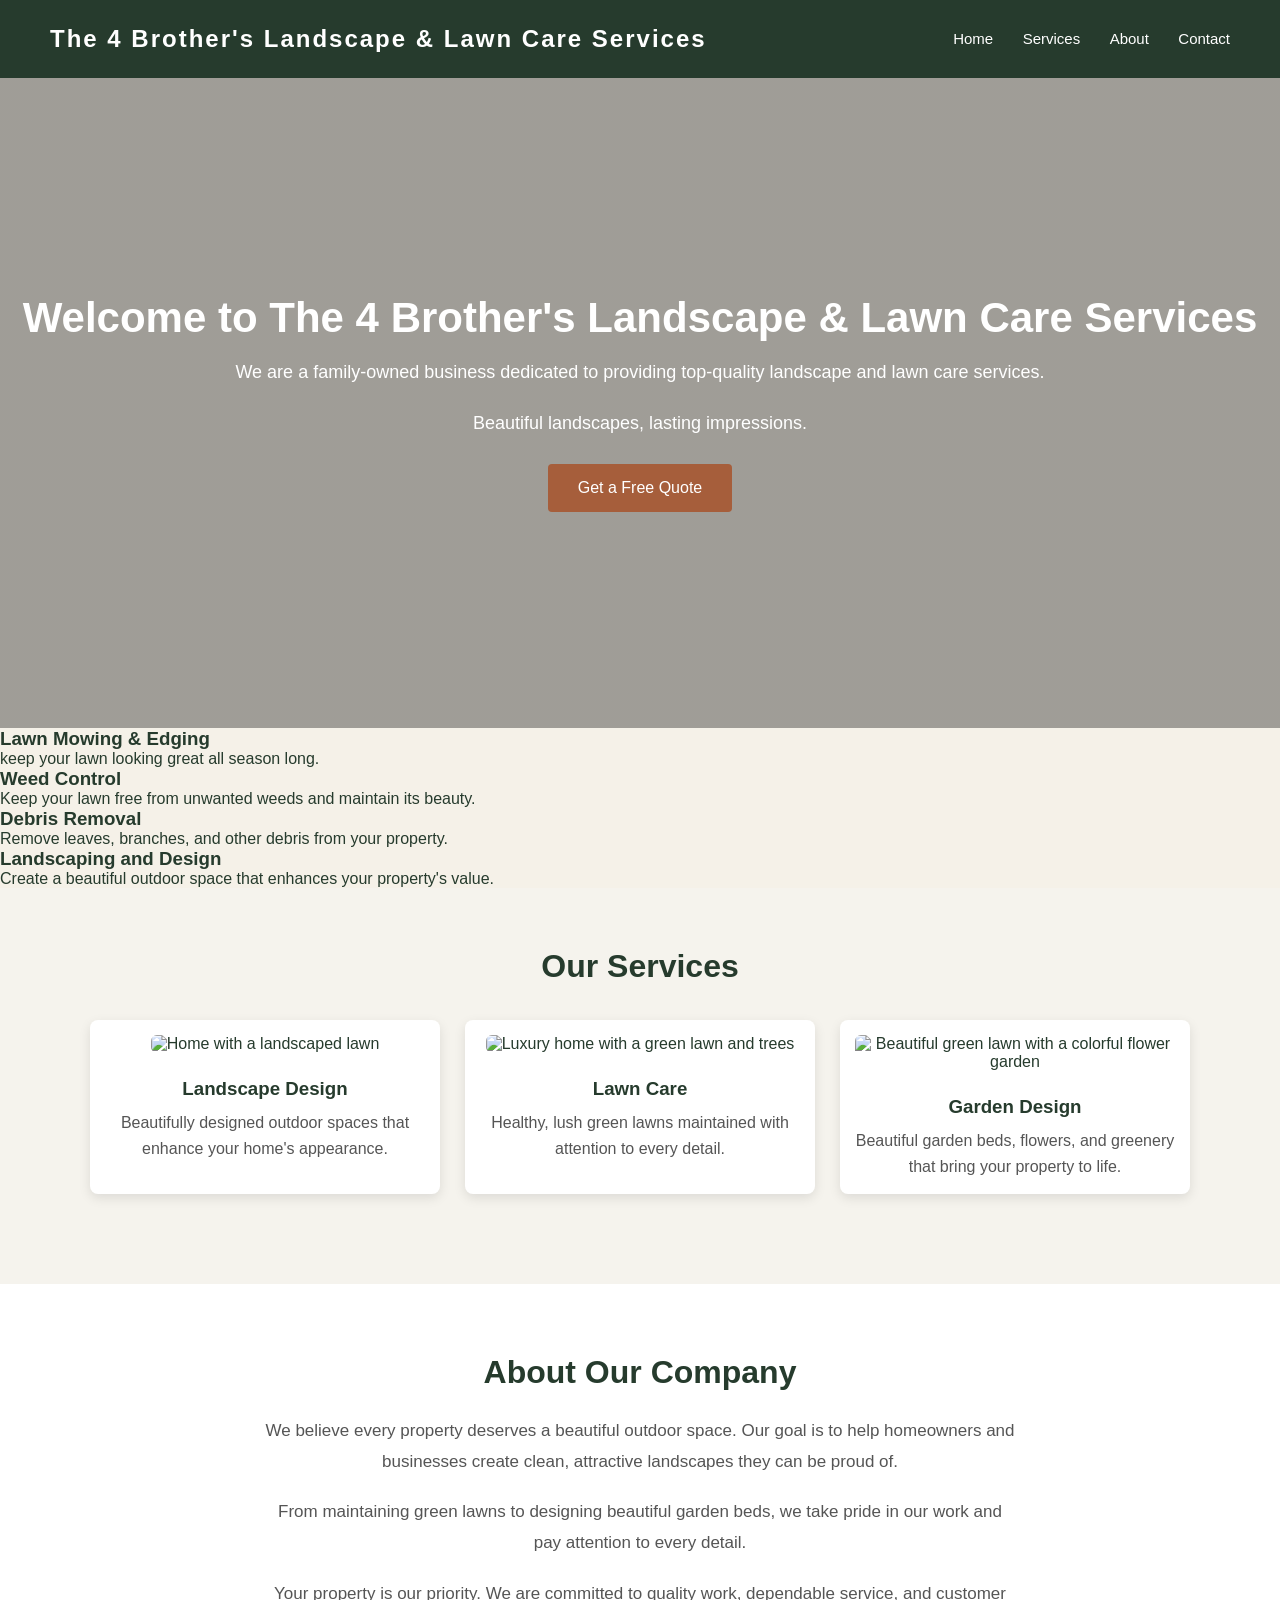
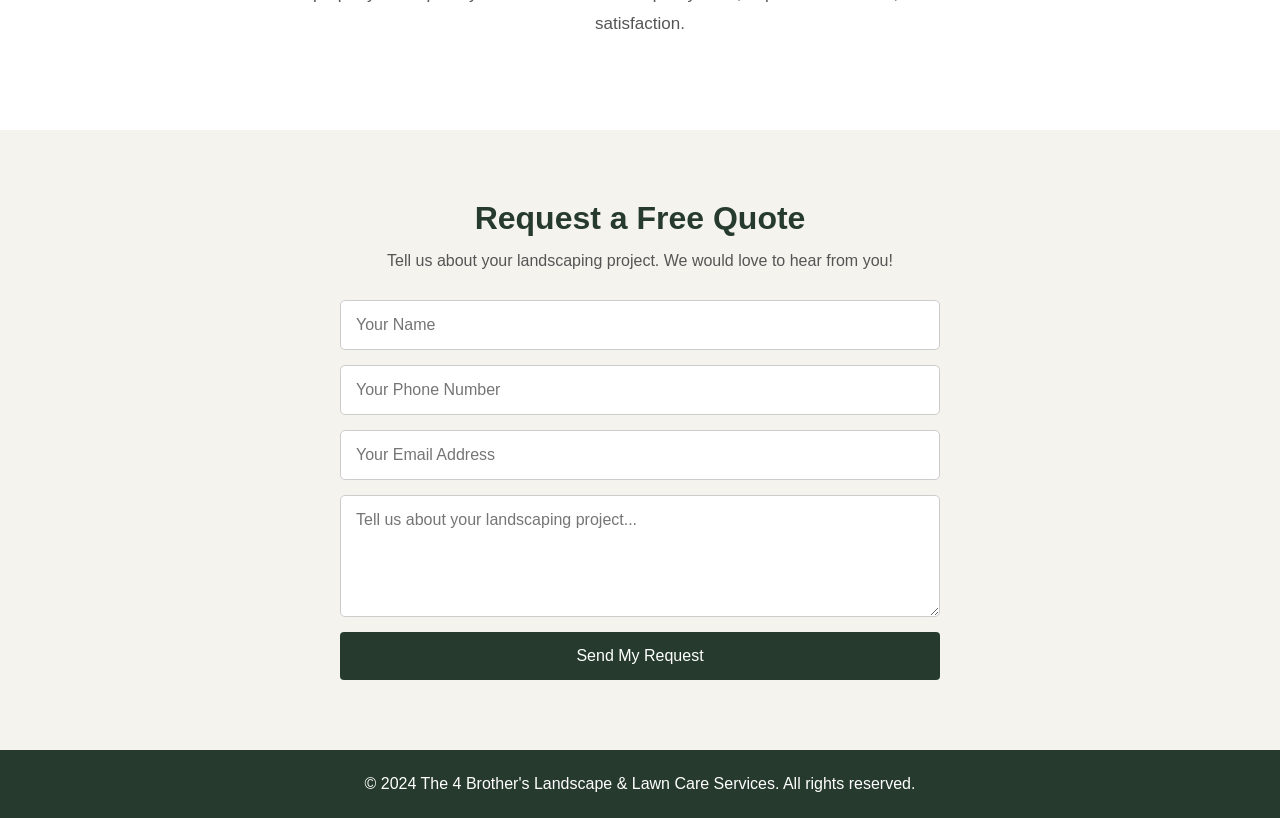
==== index.html @ 10a48ac8 "test patch1 z" ====
<!DOCTYPE html>
<html lang="en">
<head>
    <meta charset="UTF-8">
    <meta name="viewport" content="width=device-width, initial-scale=1.0">
    <title>The 4 Brother's Landscape & Lawn Care Services</title>
    
    <link rel="stylesheet" href="./style.css">

</head>
<body>
    <!-- Header -->
    <header>
        <h1>The 4 Brother's Landscape & Lawn Care Services</h1>
        <nav>
            
                <a href="#home">Home</a>
                <a href="#services">Services</a>
                <a href="#about">About</a>
                <a href="#contact">Contact</a>
            
        </nav>
    </header>


    <!-- Main Content -->
    <main>
        <section id="home">
            <h2>Welcome to The 4 Brother's Landscape & Lawn Care Services</h2>
            <p>We are a family-owned business dedicated to providing top-quality landscape and lawn care services.</p>
            <p> Beautiful landscapes, lasting impressions.</p>
            <button>Get a Free Quote</button>
        </section>

         
               <h3>Lawn Mowing & Edging</h3>   
                <p>keep your lawn looking great all season long.</p>

                <h3>Weed Control</h3>
                <p>Keep your lawn free from unwanted weeds and maintain its beauty.</p>

                <h3>Debris Removal</h3>
                <p>Remove leaves, branches, and other debris from your property.</p>

                <h3>Landscaping and Design</h3>
                <p>Create a beautiful outdoor space that enhances your property's value.</p>
            
        </section>
           
<!-- SERVICES SECTION -->


<!-- SERVICES SECTION -->

<section id="services">

    <h2>Our Services</h2>

    <div class="service-container">

        <!-- LANDSCAPE DESIGN -->
        <div class="service-card">

            <img src="https://images.unsplash.com/photo-1600047509807-ba8f99d2cdde" alt="Home with a landscaped lawn">

            <h3>Landscape Design</h3>

            <p>Beautifully designed outdoor spaces that enhance your home's appearance.</p>

        </div>

        <!-- LAWN CARE -->
        <div class="service-card">

            <img src="https://images.unsplash.com/photo-1600585154340-be6161a56a0c" alt="Luxury home with a green lawn and trees">

            <h3> Lawn Care </h3>

            <p>Healthy, lush green lawns maintained with attention to every detail.</p>

        </div>

        <!-- GARDEN DESIGN -->
        <div class="service-card">

           <img src="https://images.unsplash.com/photo-1416879595882-3373a0480b5b" alt="Beautiful green lawn with a colorful flower garden">

           <h3>Garden Design</h3>
            <p>Beautiful garden beds, flowers, and greenery that bring your property to life.</p>

        </div>

    </div>

</section>

      

<section id="about">

    <h2>About Our Company</h2>

    <p>
        We believe every property deserves a beautiful outdoor space.
        Our goal is to help homeowners and businesses create clean,
        attractive landscapes they can be proud of.
    </p>

    <p>
        From maintaining green lawns to designing beautiful garden beds,
        we take pride in our work and pay attention to every detail.
    </p>

    <p>
        Your property is our priority. We are committed to quality work,
        dependable service, and customer satisfaction.
    </p>

</section>

<section id="contact">

    <h2>Request a Free Quote</h2>

    <p>Tell us about your landscaping project. We would love to hear from you!</p>

   <form
    id="contact-form"
    action="https://formsubmit.co/andretrabue17@gmail.com"
    method="POST">

    <input type="hidden" name="_subject"
           value="New Landscaping Quote Request">
           
           <input type="hidden" name="_next"
       value="https://alamopixels.github.io/4-Brothers-Landscape/">

    <input type="text"
           name="name"
           placeholder="Your Name"
           required>

    <input type="tel"
           name="phone"
           placeholder="Your Phone Number"
           required>

    <input type="email"
           name="email"
           placeholder="Your Email Address"
           required>

    <textarea
        name="message"
        placeholder="Tell us about your landscaping project..."
        rows="5"
        required></textarea>

    <button type="submit">Send My Request</button>

</form>

</section>

    </main>

    <!-- Footer -->
    <footer>
        <p>&copy; 2024 The 4 Brother's Landscape & Lawn Care Services. All rights reserved.</p>
    </footer>

    <script src="script.js"></script>
</body>
---- style.css ----
/* GENERAL PAGE SETTINGS */

* {
    margin: 0;
    padding: 0;
    box-sizing: border-box;
}

body {
    font-family: Arial, sans-serif;
    background-color: #f5f1e8;
    color: #263b2d;
}

/* HEADER */

header {
    background-color: #263b2d;
    color: white;
    padding: 25px 50px;

    display: flex;
    justify-content: space-between;
    align-items: center;
}

header h1 {
    font-size: 24px;
    letter-spacing: 2px;
}

nav a {
    color: white;
    text-decoration: none;
    margin-left: 25px;
    font-size: 15px;
}

/* HERO SECTION */

#home {
    min-height: 650px;
    display: flex;
    flex-direction: column;
    justify-content: center;
    align-items: center;
    text-align: center;
    padding: 60px 20px;

    background-image:
        linear-gradient(rgba(0, 0, 0, 0.35), rgba(0, 0, 0, 0.35)),
        url("https://images.unsplash.com/photo-1600585154340-be6161a56a0c");

    background-size: cover;
    background-position: center;
    background-repeat: no-repeat;

    color: white;
}

#home h2 {
    font-size: 48px;
    margin-bottom: 20px;
}

#home p {
    font-size: 20px;
    margin-bottom: 30px;
}

#home h2 {
    font-size: 42px;
    margin-bottom: 20px;
}

#home p {
    font-size: 18px;
    margin-bottom: 30px;
}

button {
    background-color: #a65e3b;
    color: white;
    border: none;
    padding: 15px 30px;
    font-size: 16px;
    cursor: pointer;
}

/* SERVICES SECTION */

#services {
    text-align: center;
    padding: 70px 20px;
}

#services h2 {
    font-size: 32px;
    margin-bottom: 35px;
}

#services h3 {
    margin-top: 25px;
    margin-bottom: 10px;
}

/* ABOUT SECTION */

#about {
    background-color: #e8e0d2;
    text-align: center;
    padding: 70px 20px;
}

/* CONTACT SECTION */

#contact {
    text-align: center;
    padding: 70px 20px;
}

/* FOOTER */

footer {
    background-color: #263b2d;
    color: white;
    text-align: center;
    padding: 25px;
}


/* NAVIGATION HOVER EFFECT */

nav a {
    transition: color 0.3s ease;
}

nav a:hover {
    color: #c58b61;
}

/* BUTTON HOVER EFFECT */

button {
    border-radius: 4px;
    transition: all 0.3s ease;
}

button:hover {
    background-color: #263b2d;
    transform: translateY(-3px);
}

/* SERVICES SECTION */

#services {
    padding: 60px 20px;
    text-align: center;
    background-color: #f5f3ed;
}

.service-container {
    display: grid;
    grid-template-columns: repeat(3, 1fr);
    gap: 25px;
    max-width: 1100px;
    margin: 30px auto;
}

.service-card {
    background-color: white;
    padding: 15px;
    border-radius: 8px;
    box-shadow: 0 4px 12px rgba(0, 0, 0, 0.1);
}

.service-card img {
    width: 100%;
    height: 230px;
    object-fit: cover;
    border-radius: 6px;
}

.service-card h3 {
    color: #263b2d;
    margin-top: 15px;
}

.service-card p {
    color: #555;
    line-height: 1.6;
}

/* MOBILE LAYOUT */
@media (max-width: 768px) {
    .service-container {
        grid-template-columns: 1fr;
    }
}
/* ABOUT SECTION */
#about {
    padding: 70px 20px;
    background-color: #ffffff;
    text-align: center;
}

#about h2 {
    color: #263b2d;
    font-size: 32px;
    margin-bottom: 25px;
}

#about p {
    max-width: 750px;
    margin: 0 auto 20px;
    color: #555;
    font-size: 17px;
    line-height: 1.8;
}

/* CONTACT SECTION */
#contact {
    padding: 70px 20px;
    background-color: #f5f3ed;
    text-align: center;
}

#contact h2 {
    color: #263b2d;
    font-size: 32px;
    margin-bottom: 15px;
}

#contact p {
    color: #555;
    margin-bottom: 30px;
}

#contact-form {
    max-width: 600px;
    margin: 0 auto;
    display: flex;
    flex-direction: column;
    gap: 15px;
}

#contact-form input,
#contact-form textarea {
    width: 100%;
    padding: 15px;
    border: 1px solid #ccc;
    border-radius: 5px;
    font-size: 16px;
    box-sizing: border-box;
    font-family: Arial, sans-serif;
}

#contact-form textarea {
    resize: vertical;
}

#contact-form button {
    padding: 15px;
    background-color: #263b2d;
    color: white;
    border: none;
    font-size: 16px;
    cursor: pointer;
}
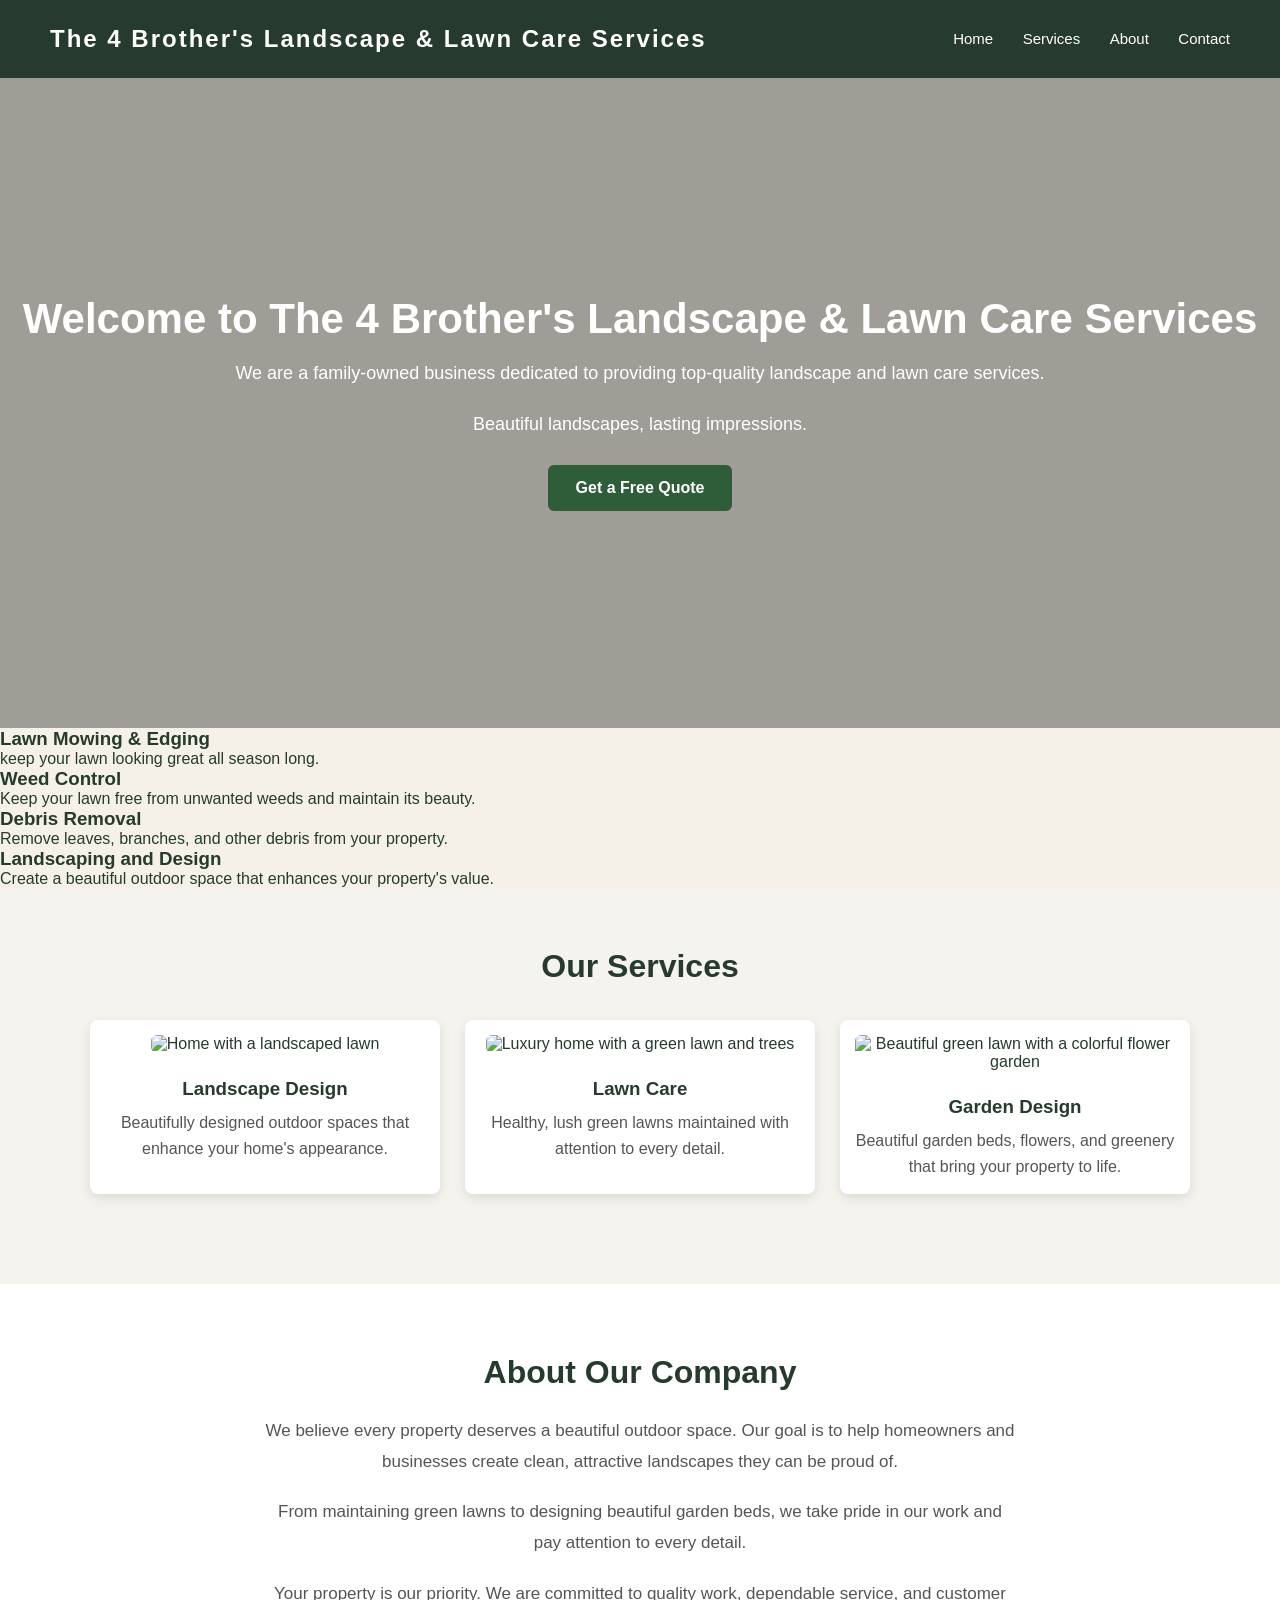
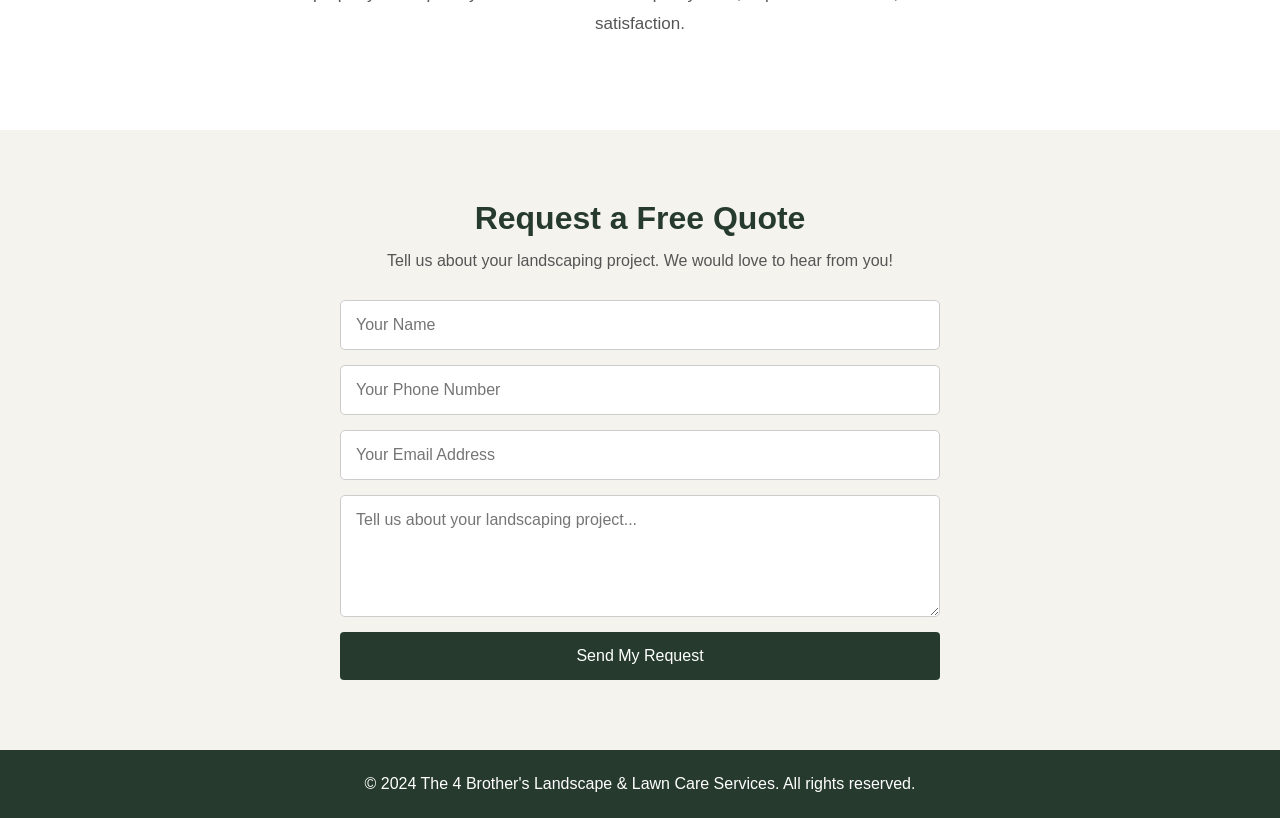
==== commit 2a3f6237: "Add files via upload" ====
--- a/index.html
+++ b/index.html
@@ -29,7 +29,7 @@
             <h2>Welcome to The 4 Brother's Landscape & Lawn Care Services</h2>
             <p>We are a family-owned business dedicated to providing top-quality landscape and lawn care services.</p>
             <p> Beautiful landscapes, lasting impressions.</p>
-            <button>Get a Free Quote</button>
+            <a href="#contact" class="quote-button">Get a Free Quote</a>
         </section>
 
          
@@ -126,7 +126,7 @@
 
    <form
     id="contact-form"
-    action="https://formsubmit.co/andretrabue17@gmail.com"
+    action="https://formsubmit.co/lopezmartinezluisangel674@gmail.com"
     method="POST">
 
     <input type="hidden" name="_subject"
--- a/style.css
+++ b/style.css
@@ -267,4 +267,20 @@
     border: none;
     font-size: 16px;
     cursor: pointer;
+}
+
+.quote-button {
+    display: inline-block;
+    background-color: #2f5d3a;
+    color: white;
+    padding: 14px 28px;
+    border-radius: 6px;
+    text-decoration: none;
+    font-weight: bold;
+    font-size: 16px;
+    transition: background-color 0.3s ease;
+}
+
+.quote-button:hover {
+    background-color: #23472c;
 }
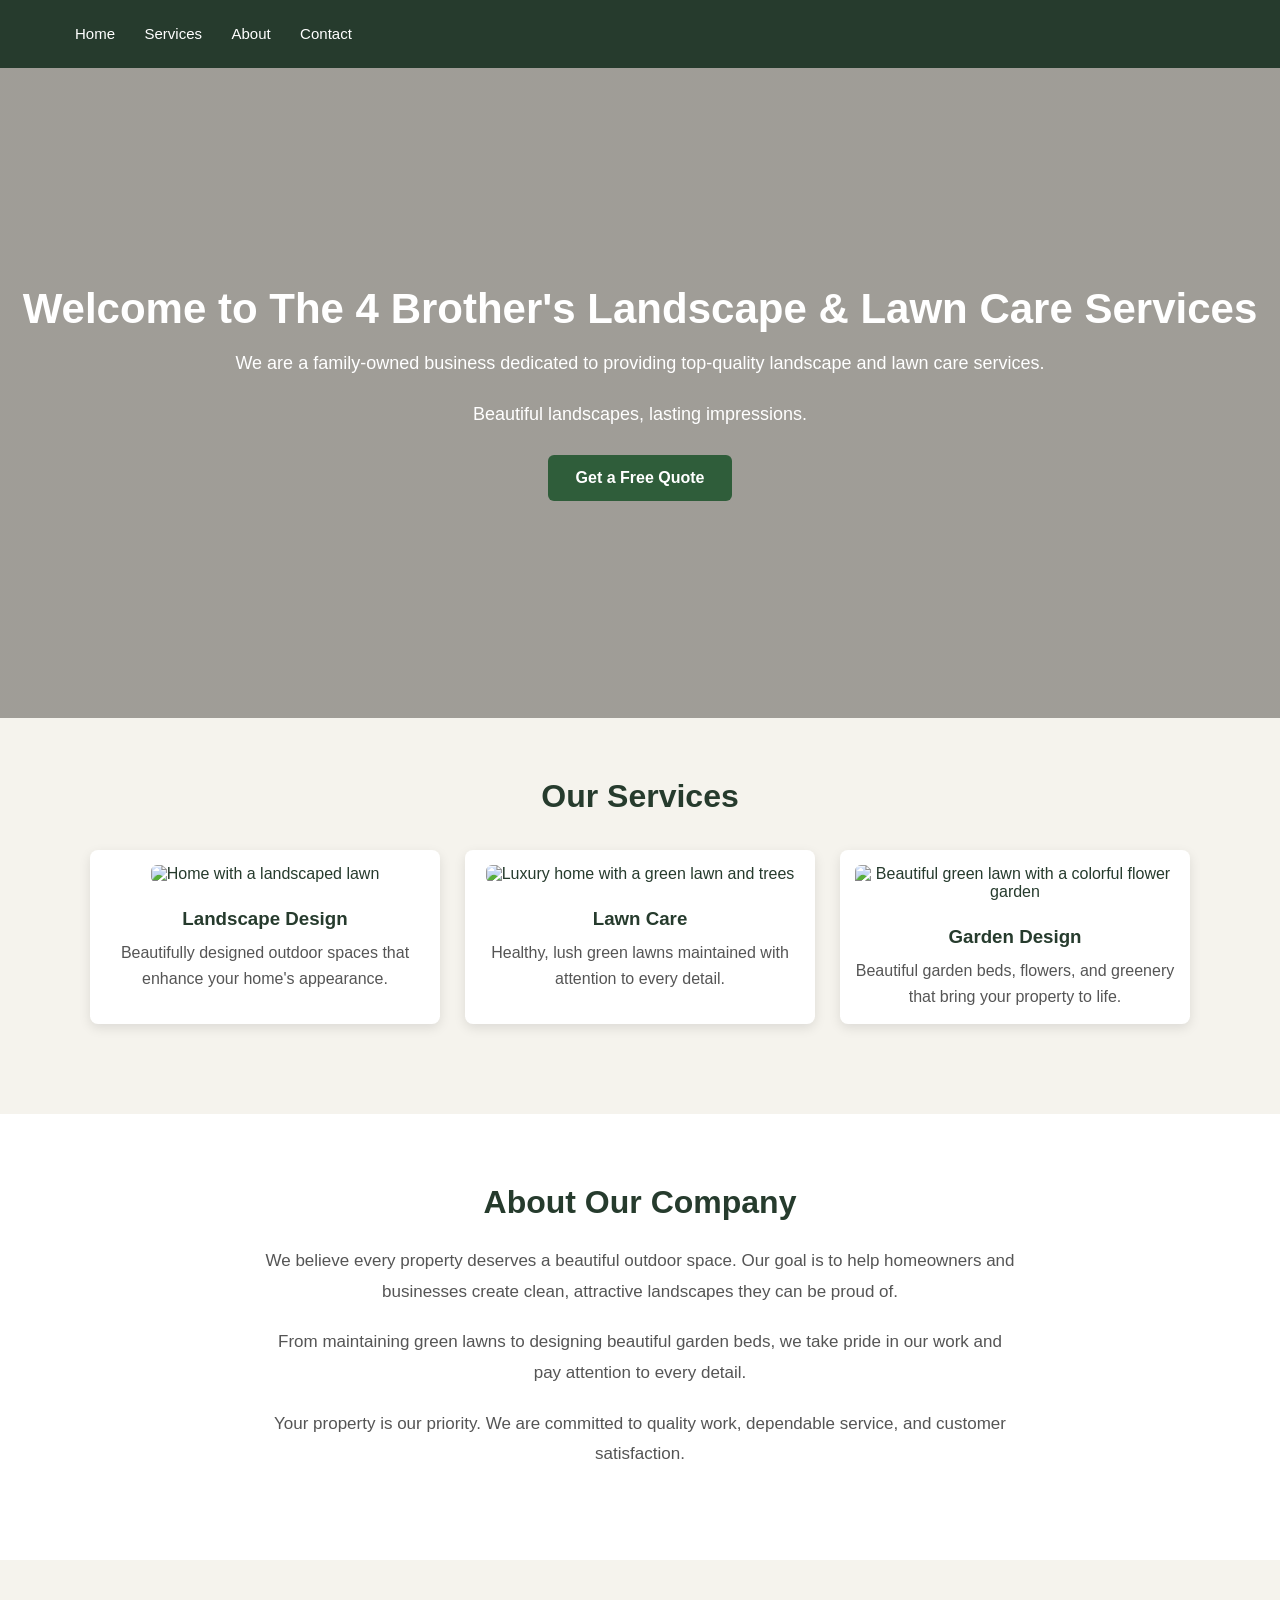
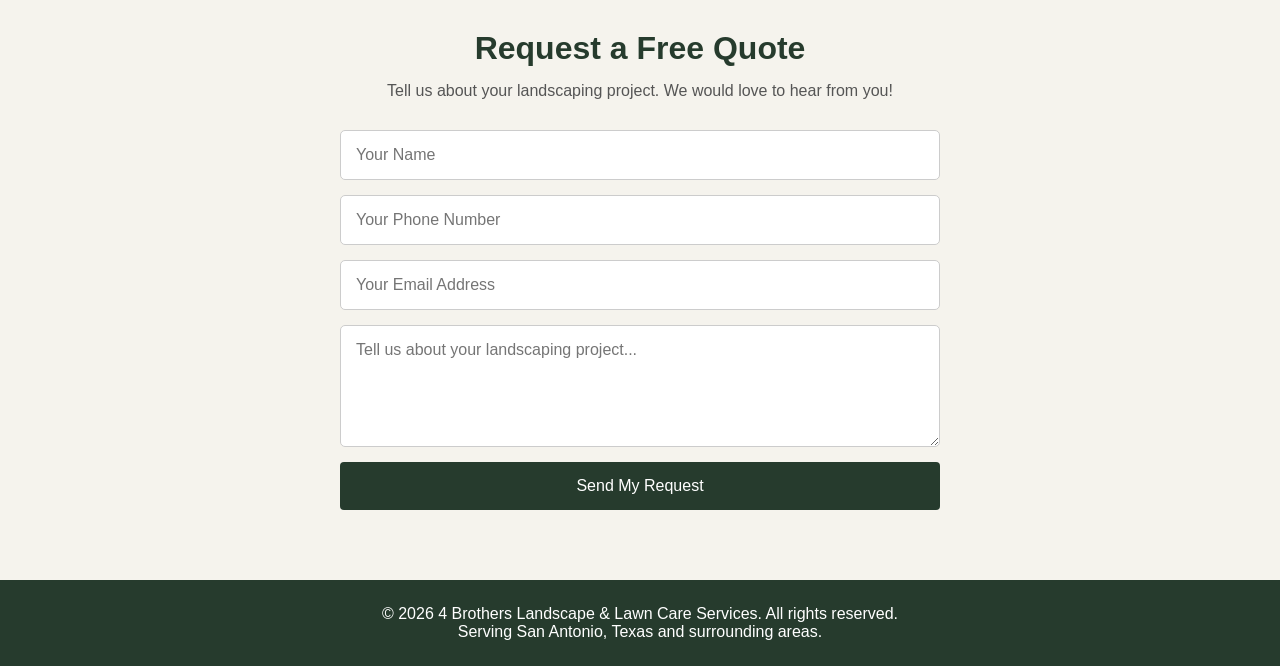
==== commit 3c0f8c28: "new new" ====
--- a/index.html
+++ b/index.html
@@ -11,7 +11,9 @@
 <body>
     <!-- Header -->
     <header>
-        <h1>The 4 Brother's Landscape & Lawn Care Services</h1>
+       <title>4 Brothers Landscape | Lawn Care & Landscaping in San Antonio, TX</title>
+
+<meta name="description" content="4 Brothers Landscape provides professional lawn care, landscaping, lawn maintenance, and garden design services in San Antonio, Texas. Contact us for a free quote.">
         <nav>
             
                 <a href="#home">Home</a>
@@ -33,19 +35,7 @@
         </section>
 
          
-               <h3>Lawn Mowing & Edging</h3>   
-                <p>keep your lawn looking great all season long.</p>
 
-                <h3>Weed Control</h3>
-                <p>Keep your lawn free from unwanted weeds and maintain its beauty.</p>
-
-                <h3>Debris Removal</h3>
-                <p>Remove leaves, branches, and other debris from your property.</p>
-
-                <h3>Landscaping and Design</h3>
-                <p>Create a beautiful outdoor space that enhances your property's value.</p>
-            
-        </section>
            
 <!-- SERVICES SECTION -->
 
@@ -135,7 +125,9 @@
            <input type="hidden" name="_next"
        value="https://alamopixels.github.io/4-Brothers-Landscape/">
 
-    <input type="text"
+       <input type="text" name="_honey" style="display:none">
+   
+       <input type="text"
            name="name"
            placeholder="Your Name"
            required>
@@ -165,10 +157,11 @@
     </main>
 
     <!-- Footer -->
-    <footer>
-        <p>&copy; 2024 The 4 Brother's Landscape & Lawn Care Services. All rights reserved.</p>
-    </footer>
+<footer>
+    <p>&copy; 2026 4 Brothers Landscape & Lawn Care Services. All rights reserved.</p>
+    <p>Serving San Antonio, Texas and surrounding areas.</p>
+</footer>
 
     <script src="script.js"></script>
 </body>
-
+</html> 
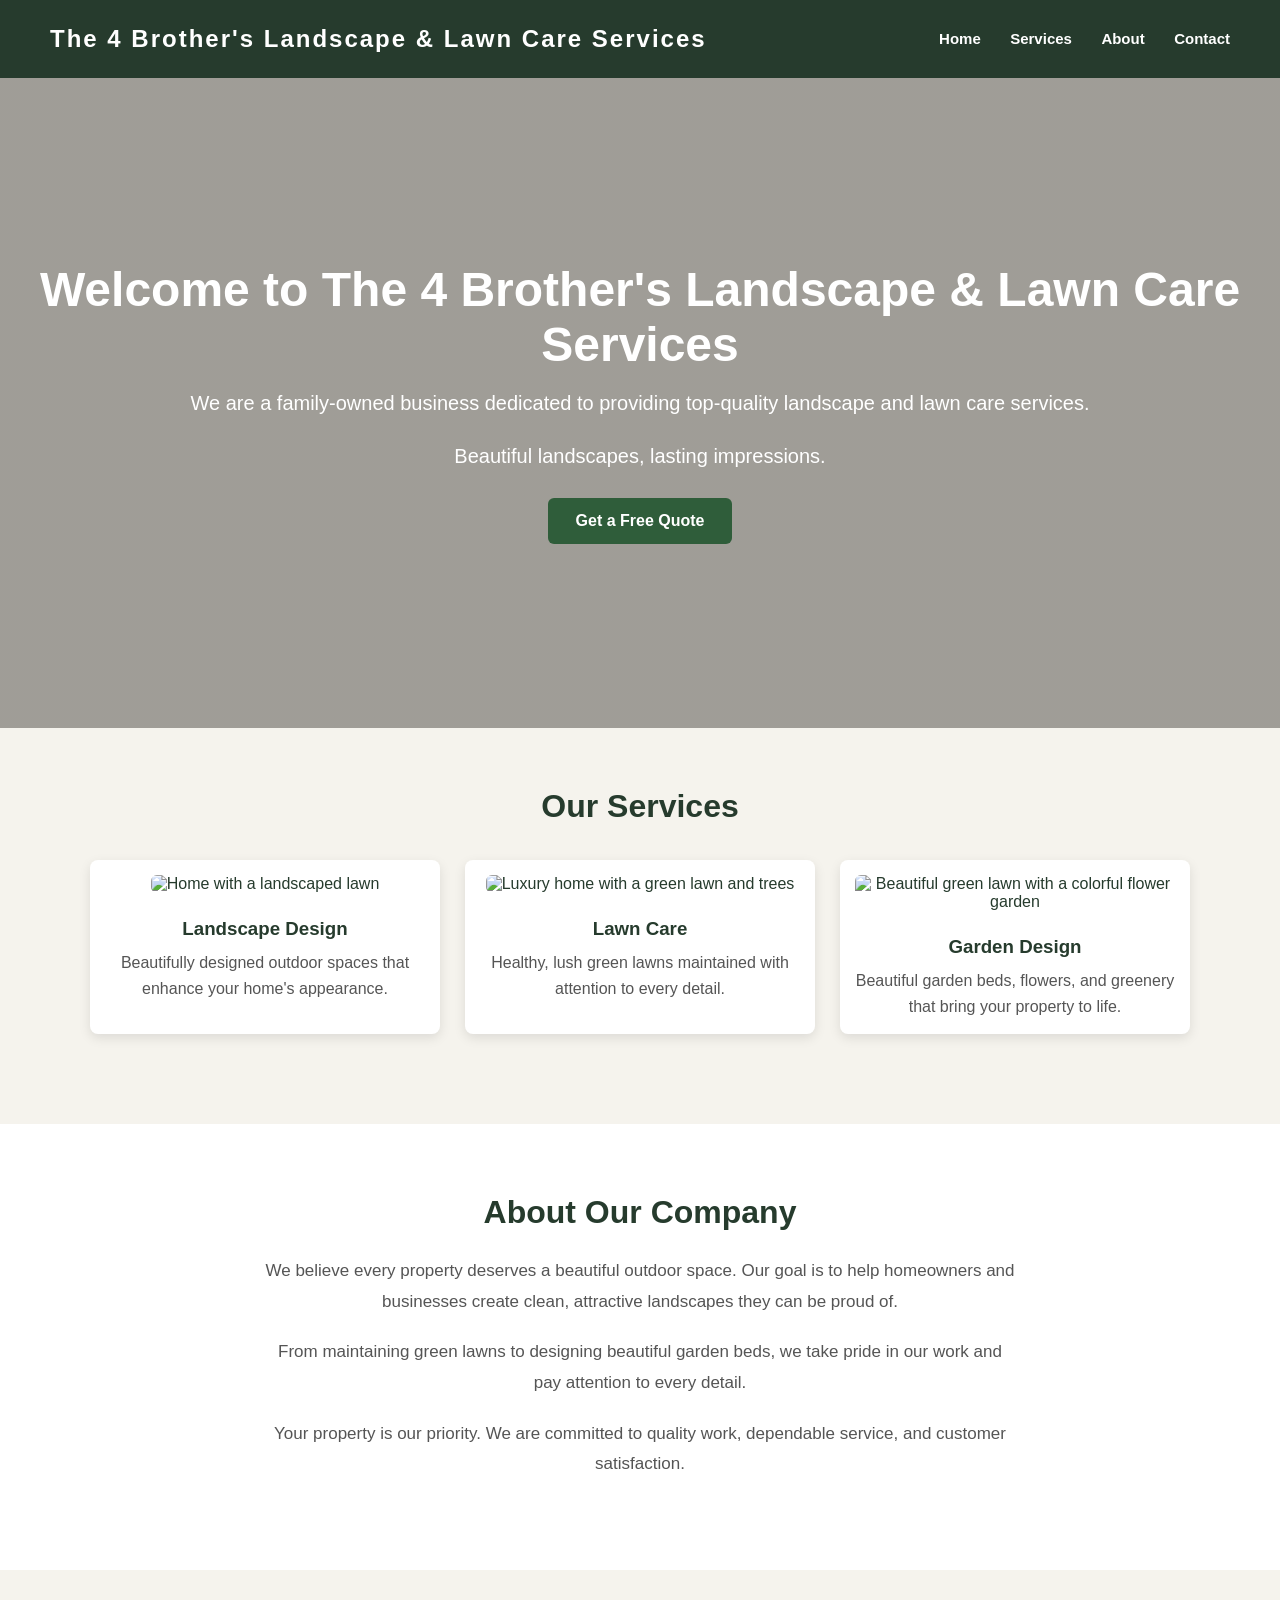
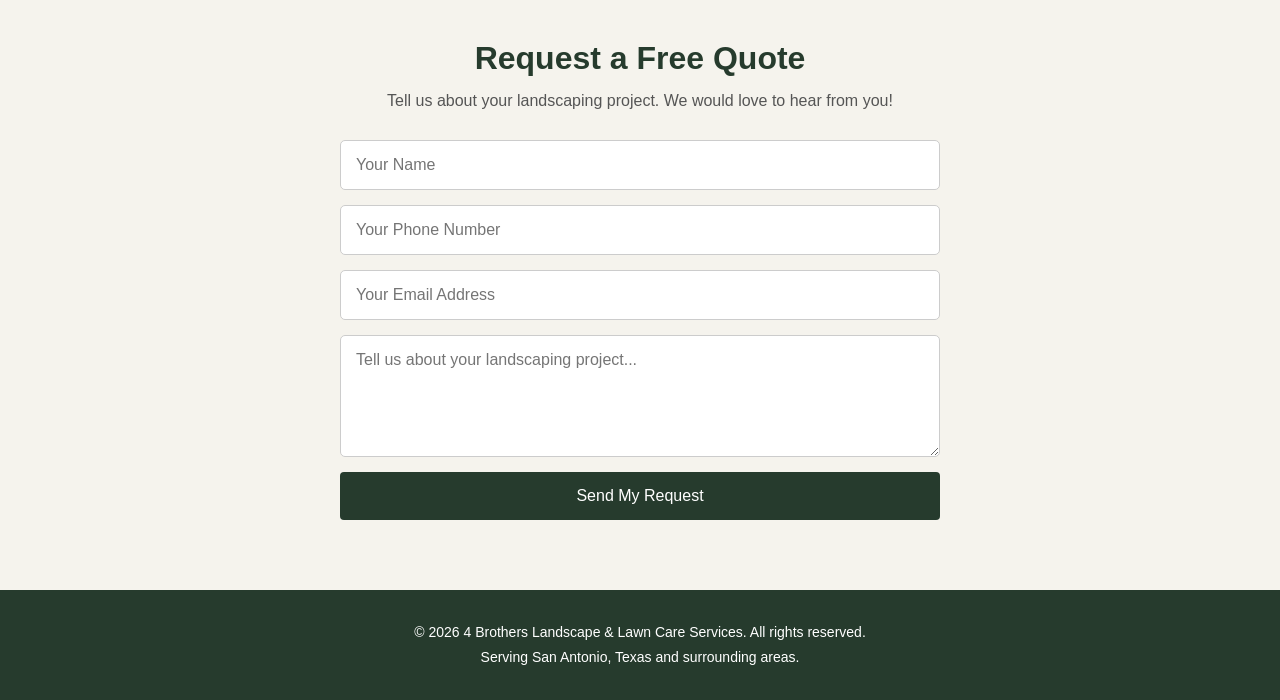
==== commit 69f59775: "first java patch" ====
--- a/index.html
+++ b/index.html
@@ -3,26 +3,35 @@
 <head>
     <meta charset="UTF-8">
     <meta name="viewport" content="width=device-width, initial-scale=1.0">
-    <title>The 4 Brother's Landscape & Lawn Care Services</title>
-    
+
+    <title>4 Brothers Landscape | Lawn Care & Landscaping in San Antonio, TX</title>
+
+    <meta name="description" content="4 Brothers Landscape provides professional lawn care, landscaping, lawn maintenance, and garden design services in San Antonio, Texas. Contact us for a free quote.">
+
     <link rel="stylesheet" href="./style.css">
-
 </head>
 <body>
     <!-- Header -->
     <header>
-       <title>4 Brothers Landscape | Lawn Care & Landscaping in San Antonio, TX</title>
 
-<meta name="description" content="4 Brothers Landscape provides professional lawn care, landscaping, lawn maintenance, and garden design services in San Antonio, Texas. Contact us for a free quote.">
-        <nav>
-            
-                <a href="#home">Home</a>
-                <a href="#services">Services</a>
-                <a href="#about">About</a>
-                <a href="#contact">Contact</a>
-            
-        </nav>
-    </header>
+    <h1>The 4 Brother's Landscape & Lawn Care Services</h1>
+
+    <button class="mobile-menu-toggle"
+            id="mobile-menu-toggle"
+            type="button"
+            aria-label="Open navigation menu"
+            aria-expanded="false">
+        ☰
+    </button>
+
+    <nav id="main-navigation">
+        <a href="#home">Home</a>
+        <a href="#services">Services</a>
+        <a href="#about">About</a>
+        <a href="#contact">Contact</a>
+    </nav>
+
+</header>
 
 
     <!-- Main Content -->
--- a/style.css
+++ b/style.css
@@ -35,6 +35,8 @@
     text-decoration: none;
     margin-left: 25px;
     font-size: 15px;
+    font-weight: 600;
+    padding: 8px 0;
 }
 
 /* HERO SECTION */
@@ -69,15 +71,7 @@
     margin-bottom: 30px;
 }
 
-#home h2 {
-    font-size: 42px;
-    margin-bottom: 20px;
-}
-
-#home p {
-    font-size: 18px;
-    margin-bottom: 30px;
-}
+
 
 button {
     background-color: #a65e3b;
@@ -126,7 +120,9 @@
     background-color: #263b2d;
     color: white;
     text-align: center;
-    padding: 25px;
+    padding: 30px 20px;
+    line-height: 1.8;
+    font-size: 14px;
 }
 
 
@@ -173,6 +169,12 @@
     padding: 15px;
     border-radius: 8px;
     box-shadow: 0 4px 12px rgba(0, 0, 0, 0.1);
+    transition: transform 0.3s ease, box-shadow 0.3s ease;
+}
+
+.service-card:hover {
+    transform: translateY(-6px);
+    box-shadow: 0 8px 20px rgba(0, 0, 0, 0.15);
 }
 
 .service-card img {
@@ -193,9 +195,42 @@
 }
 
 /* MOBILE LAYOUT */
+/* MOBILE LAYOUT */
 @media (max-width: 768px) {
+
+    header {
+        flex-direction: column;
+        gap: 20px;
+        padding: 25px 15px;
+        text-align: center;
+    }
+
+    header h1 {
+        font-size: 21px;
+    }
+
+    nav {
+        display: flex;
+        flex-wrap: wrap;
+        justify-content: center;
+        gap: 15px;
+    }
+
+    nav a {
+        margin-left: 0;
+        font-size: 14px;
+    }
+
     .service-container {
         grid-template-columns: 1fr;
+    }
+
+    #home h2 {
+        font-size: 34px;
+    }
+
+    #home p {
+        font-size: 17px;
     }
 }
 /* ABOUT SECTION */
@@ -283,4 +318,46 @@
 
 .quote-button:hover {
     background-color: #23472c;
+    transform: translateY(-3px);
+    box-shadow: 0 4px 10px rgba(0, 0, 0, 0.2);
+}
+
+.quote-button {
+    transition: all 0.3s ease;
+}
+
+/* MOBILE MENU BUTTON */
+
+.mobile-menu-toggle {
+    display: none;
+    background: transparent;
+    color: white;
+    border: none;
+    font-size: 30px;
+    cursor: pointer;
+}
+
+/* MOBILE NAVIGATION */
+
+@media (max-width: 768px) {
+
+    .mobile-menu-toggle {
+        display: block;
+    }
+
+    header {
+        position: relative;
+    }
+
+    #main-navigation {
+        display: none;
+        flex-direction: column;
+        align-items: center;
+        width: 100%;
+        gap: 20px;
+    }
+
+    #main-navigation.active {
+        display: flex;
+    }
 }
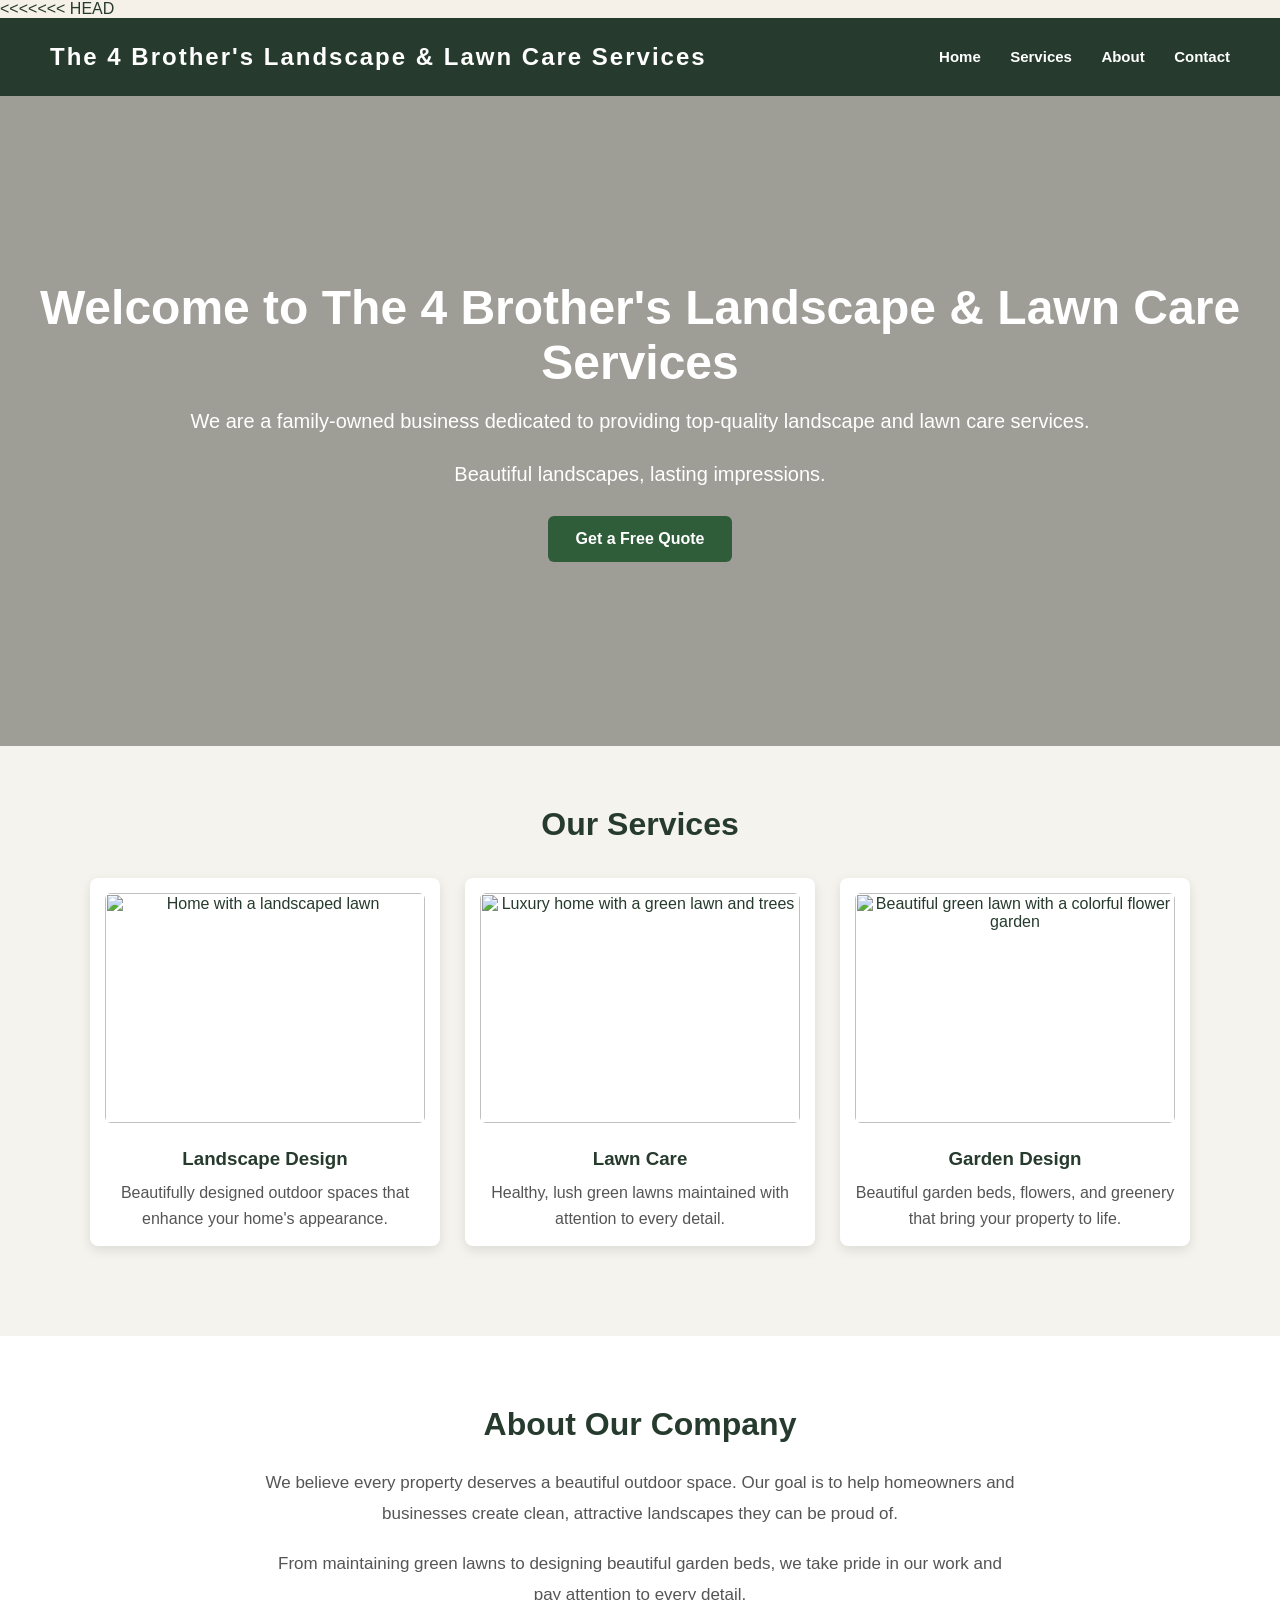
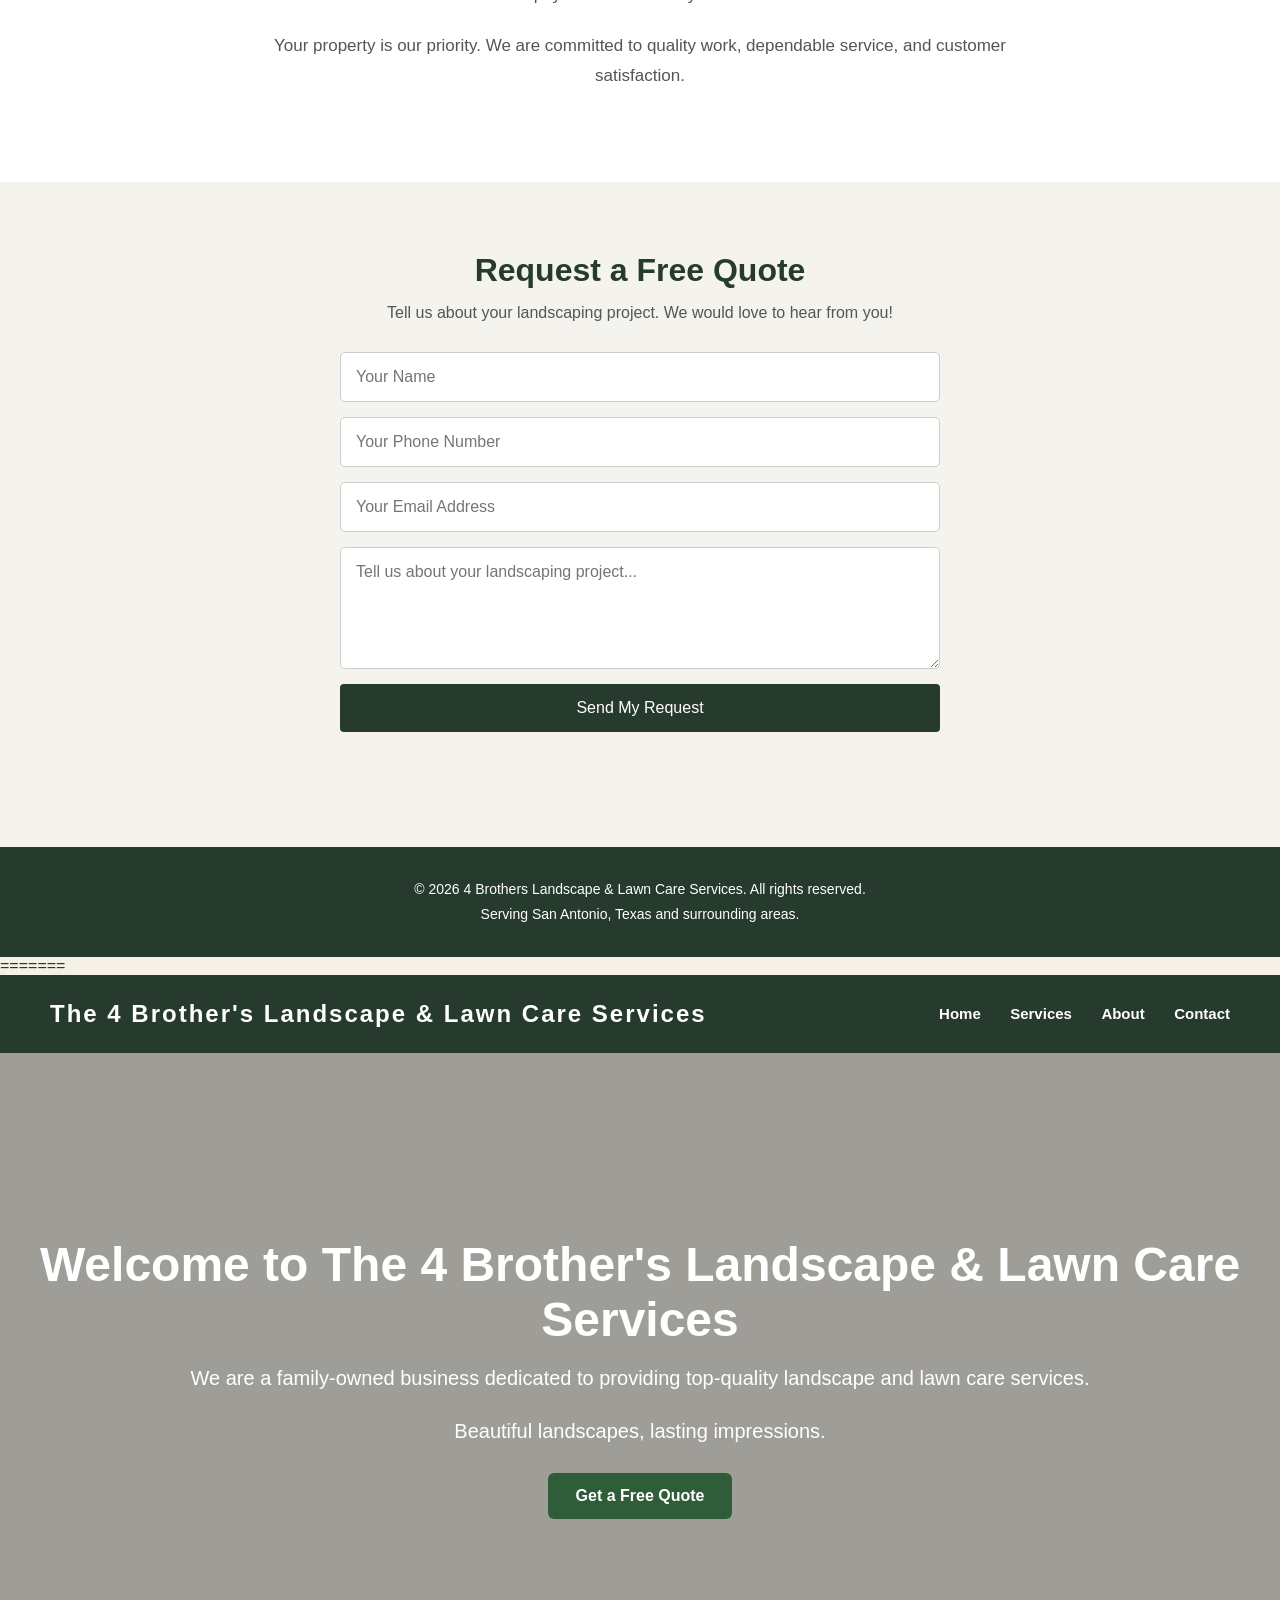
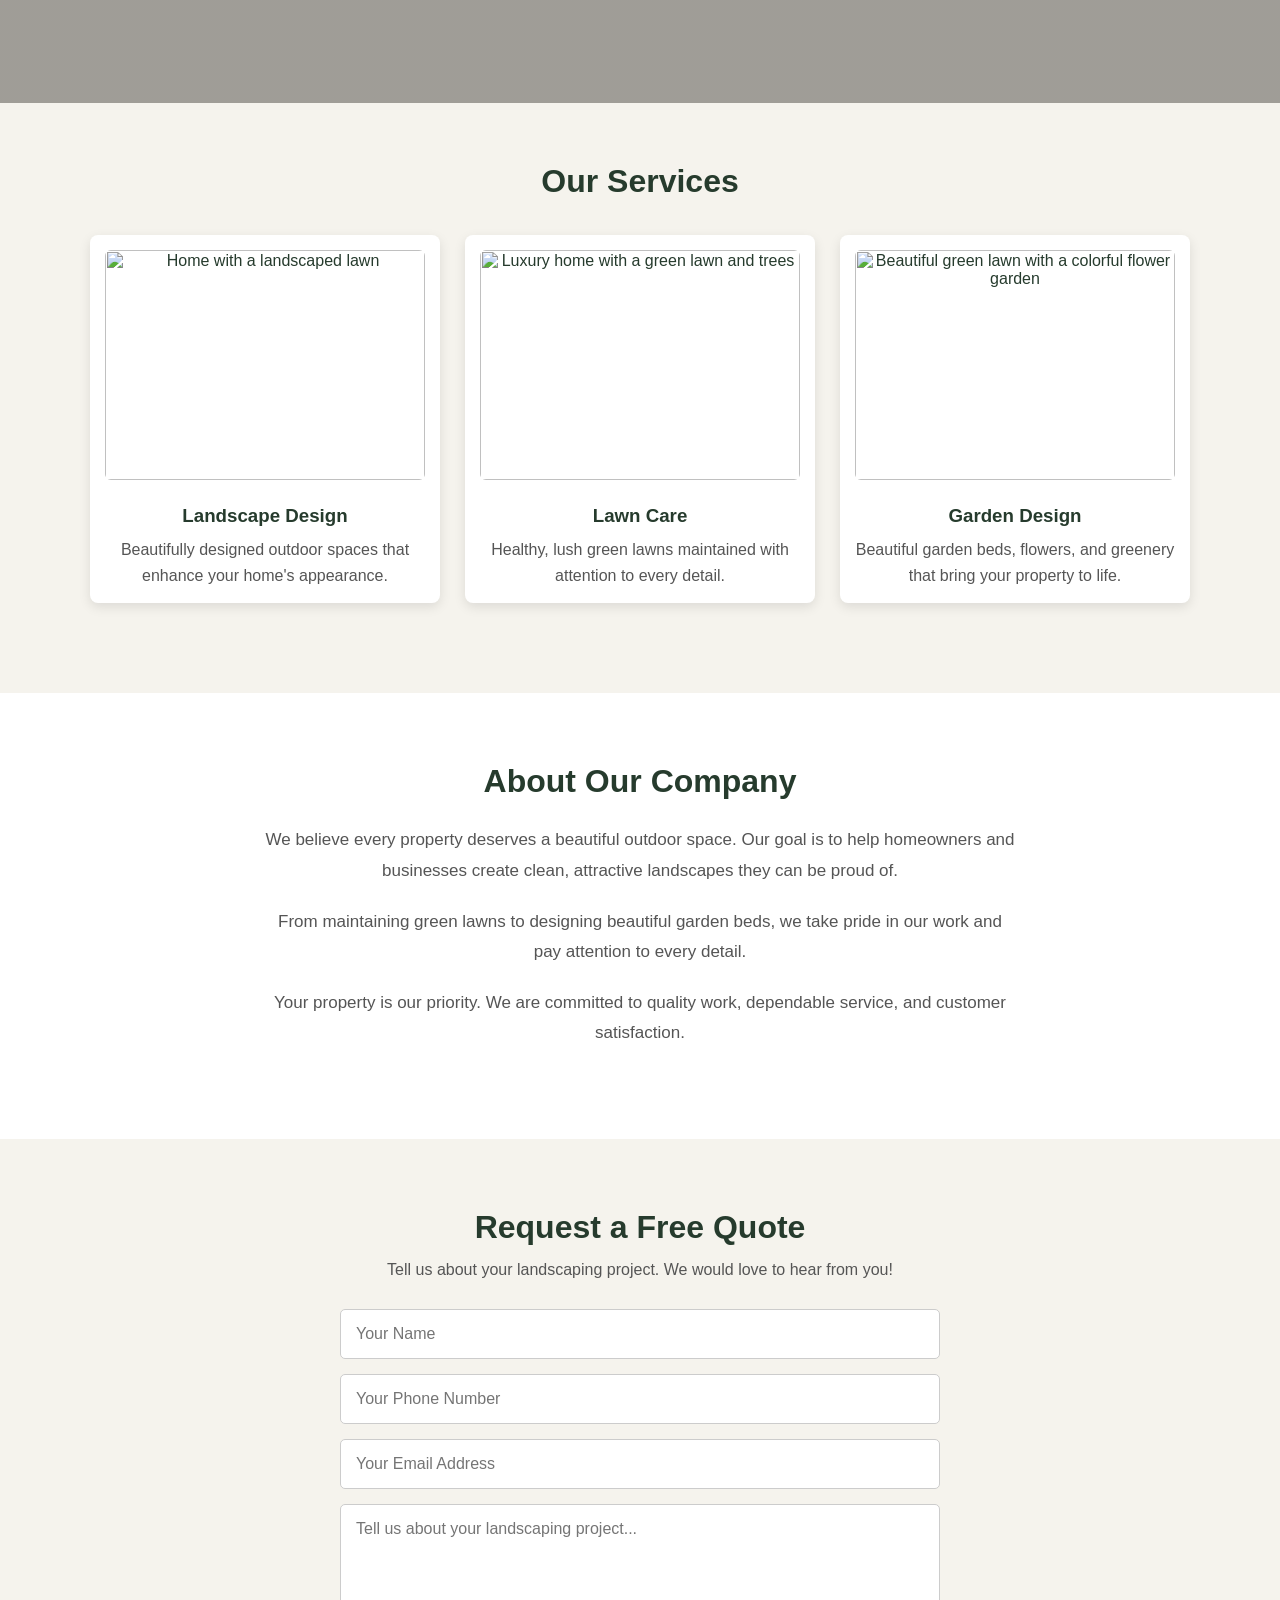
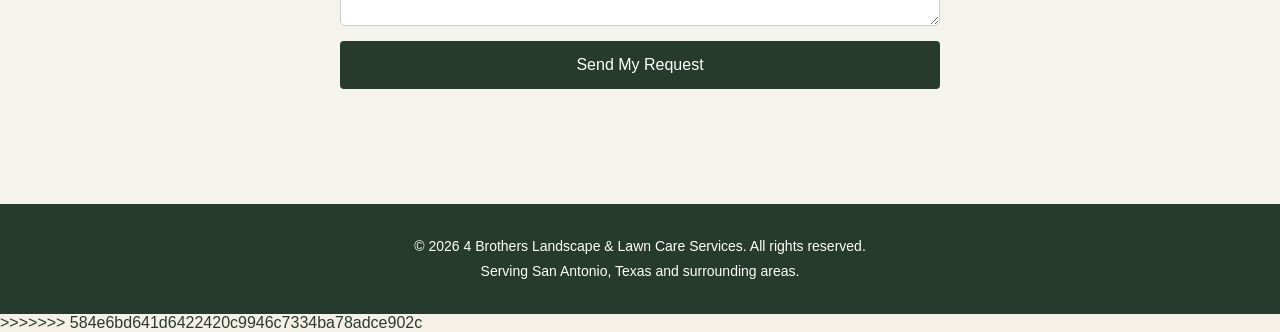
==== commit 9d42c20a: "Add files via upload" ====
--- a/index.html
+++ b/index.html
@@ -1,3 +1,188 @@
+<<<<<<< HEAD
+<!DOCTYPE html>
+<html lang="en">
+<head>
+    <meta charset="UTF-8">
+    <meta name="viewport" content="width=device-width, initial-scale=1.0">
+
+    <title>4 Brothers Landscape | Lawn Care & Landscaping in San Antonio, TX</title>
+
+    <meta name="description" content="4 Brothers Landscape provides professional lawn care, landscaping, lawn maintenance, and garden design services in San Antonio, Texas. Contact us for a free quote.">
+
+    <link rel="stylesheet" href="./style.css">
+</head>
+<body>
+    <div id="leaf-container" aria-hidden="true"></div>
+    <!-- Header -->
+    <header>
+
+    <h1>The 4 Brother's Landscape & Lawn Care Services</h1>
+
+    <button class="mobile-menu-toggle"
+            id="mobile-menu-toggle"
+            type="button"
+            aria-label="Open navigation menu"
+            aria-expanded="false">
+        ☰
+    </button>
+
+    <nav id="main-navigation">
+        <a href="#home">Home</a>
+        <a href="#services">Services</a>
+        <a href="#about">About</a>
+        <a href="#contact">Contact</a>
+    </nav>
+
+</header>
+
+
+    <!-- Main Content -->
+    <main>
+        <section id="home">
+            <h2>Welcome to The 4 Brother's Landscape & Lawn Care Services</h2>
+            <p>We are a family-owned business dedicated to providing top-quality landscape and lawn care services.</p>
+            <p> Beautiful landscapes, lasting impressions.</p>
+            <a href="#contact" class="quote-button">Get a Free Quote</a>
+        </section>
+
+         
+
+           
+<!-- SERVICES SECTION -->
+
+
+<!-- SERVICES SECTION -->
+
+<section id="services">
+
+    <h2>Our Services</h2>
+
+    <div class="service-container">
+
+        <!-- LANDSCAPE DESIGN -->
+        <div class="service-card">
+
+            <img src="https://images.unsplash.com/photo-1600047509807-ba8f99d2cdde" alt="Home with a landscaped lawn">
+
+            <h3>Landscape Design</h3>
+
+            <p>Beautifully designed outdoor spaces that enhance your home's appearance.</p>
+
+        </div>
+
+        <!-- LAWN CARE -->
+        <div class="service-card">
+
+            <img src="https://images.unsplash.com/photo-1600585154340-be6161a56a0c" alt="Luxury home with a green lawn and trees">
+
+            <h3> Lawn Care </h3>
+
+            <p>Healthy, lush green lawns maintained with attention to every detail.</p>
+
+        </div>
+
+        <!-- GARDEN DESIGN -->
+        <div class="service-card">
+
+           <img src="https://images.unsplash.com/photo-1416879595882-3373a0480b5b" alt="Beautiful green lawn with a colorful flower garden">
+
+           <h3>Garden Design</h3>
+            <p>Beautiful garden beds, flowers, and greenery that bring your property to life.</p>
+
+        </div>
+
+    </div>
+
+</section>
+
+      
+
+<section id="about">
+
+    <h2>About Our Company</h2>
+
+    <p>
+        We believe every property deserves a beautiful outdoor space.
+        Our goal is to help homeowners and businesses create clean,
+        attractive landscapes they can be proud of.
+    </p>
+
+    <p>
+        From maintaining green lawns to designing beautiful garden beds,
+        we take pride in our work and pay attention to every detail.
+    </p>
+
+    <p>
+        Your property is our priority. We are committed to quality work,
+        dependable service, and customer satisfaction.
+    </p>
+
+</section>
+
+<section id="contact">
+
+    <h2>Request a Free Quote</h2>
+
+    <p>Tell us about your landscaping project. We would love to hear from you!</p>
+
+   
+<form
+    id="contact-form"
+    action="https://formsubmit.co/lopezmartinezluisangel674@gmail.com"
+    method="POST">
+
+    <input type="hidden" name="_subject"
+           value="New Landscaping Quote Request">
+
+    <input type="hidden" name="_next"
+           value="https://alamopixels.github.io/4-Brothers-Landscape/">
+
+    <input type="text" name="_honey" style="display:none">
+
+    <input type="text"
+           name="name"
+           placeholder="Your Name"
+           required>
+
+    <input type="tel"
+           name="phone"
+           placeholder="Your Phone Number"
+           required>
+
+    <input type="email"
+           name="email"
+           placeholder="Your Email Address"
+           required>
+
+    <textarea
+        name="message"
+        placeholder="Tell us about your landscaping project..."
+        rows="5"
+        required></textarea>
+
+    <button type="submit" id="submit-button">
+        Send My Request
+    </button>
+
+    <p id="form-status" role="status" aria-live="polite"></p>
+
+</form>
+
+
+</section>
+
+    </main>
+
+    <!-- Footer -->
+<footer>
+    <p>&copy; 2026 4 Brothers Landscape & Lawn Care Services. All rights reserved.</p>
+    <p>Serving San Antonio, Texas and surrounding areas.</p>
+</footer>
+
+    <script src="script.js"></script>
+</body>
+</html> 
+=======
 <!DOCTYPE html>
 <html lang="en">
 <head>
@@ -11,6 +196,7 @@
     <link rel="stylesheet" href="./style.css">
 </head>
 <body>
+    <div id="leaf-container" aria-hidden="true"></div>
     <!-- Header -->
     <header>
 
@@ -123,20 +309,21 @@
 
     <p>Tell us about your landscaping project. We would love to hear from you!</p>
 
-   <form
+   
+<form
     id="contact-form"
     action="https://formsubmit.co/lopezmartinezluisangel674@gmail.com"
     method="POST">
 
     <input type="hidden" name="_subject"
            value="New Landscaping Quote Request">
-           
-           <input type="hidden" name="_next"
-       value="https://alamopixels.github.io/4-Brothers-Landscape/">
-
-       <input type="text" name="_honey" style="display:none">
-   
-       <input type="text"
+
+    <input type="hidden" name="_next"
+           value="https://alamopixels.github.io/4-Brothers-Landscape/">
+
+    <input type="text" name="_honey" style="display:none">
+
+    <input type="text"
            name="name"
            placeholder="Your Name"
            required>
@@ -157,9 +344,14 @@
         rows="5"
         required></textarea>
 
-    <button type="submit">Send My Request</button>
+    <button type="submit" id="submit-button">
+        Send My Request
+    </button>
+
+    <p id="form-status" role="status" aria-live="polite"></p>
 
 </form>
+
 
 </section>
 
@@ -174,3 +366,4 @@
     <script src="script.js"></script>
 </body>
 </html> 
+>>>>>>> 584e6bd641d6422420c9946c7334ba78adce902c
--- a/style.css
+++ b/style.css
@@ -194,13 +194,14 @@
     line-height: 1.6;
 }
 
+
 /* MOBILE LAYOUT */
-/* MOBILE LAYOUT */
+
 @media (max-width: 768px) {
 
     header {
         flex-direction: column;
-        gap: 20px;
+        gap: 15px;
         padding: 25px 15px;
         text-align: center;
     }
@@ -209,18 +210,6 @@
         font-size: 21px;
     }
 
-    nav {
-        display: flex;
-        flex-wrap: wrap;
-        justify-content: center;
-        gap: 15px;
-    }
-
-    nav a {
-        margin-left: 0;
-        font-size: 14px;
-    }
-
     .service-container {
         grid-template-columns: 1fr;
     }
@@ -232,6 +221,7 @@
     #home p {
         font-size: 17px;
     }
+
 }
 /* ABOUT SECTION */
 #about {
@@ -341,12 +331,14 @@
 
 @media (max-width: 768px) {
 
+    header {
+        position: relative;
+        flex-direction: column;
+    }
+
     .mobile-menu-toggle {
         display: block;
-    }
-
-    header {
-        position: relative;
+        margin-top: 15px;
     }
 
     #main-navigation {
@@ -355,9 +347,55 @@
         align-items: center;
         width: 100%;
         gap: 20px;
+        margin-top: 15px;
     }
 
     #main-navigation.active {
         display: flex;
     }
+}
+/* FALLING LEAVES */
+
+#leaf-container {
+    position: fixed;
+    inset: 0;
+    width: 100%;
+    height: 100%;
+    pointer-events: none;
+    overflow: hidden;
+    z-index: 999;
+}
+
+.falling-leaf {
+    position: absolute;
+    top: 0;
+    left: 0;
+    color: #527b3e;
+    opacity: 0.8;
+    animation: leaf-fall linear forwards;
+}
+
+@keyframes leaf-fall {
+    0% {
+        transform: translateX(-10vw) translateY(0) rotate(0deg);
+        opacity: 0;
+    }
+
+    10% {
+        opacity: 0.8;
+    }
+
+    50% {
+        transform: translateX(50vw) translateY(50px) rotate(180deg);
+    }
+
+    100% {
+        transform: translateX(110vw) translateY(100px) rotate(360deg);
+        opacity: 0;
+    }
+}
+#submit-button:disabled {
+    opacity: 0.7;
+    cursor: not-allowed;
+    background-color: #777;
 }
--- a/style.css
+++ b/style.css
@@ -194,13 +194,14 @@
     line-height: 1.6;
 }
 
+
 /* MOBILE LAYOUT */
-/* MOBILE LAYOUT */
+
 @media (max-width: 768px) {
 
     header {
         flex-direction: column;
-        gap: 20px;
+        gap: 15px;
         padding: 25px 15px;
         text-align: center;
     }
@@ -209,18 +210,6 @@
         font-size: 21px;
     }
 
-    nav {
-        display: flex;
-        flex-wrap: wrap;
-        justify-content: center;
-        gap: 15px;
-    }
-
-    nav a {
-        margin-left: 0;
-        font-size: 14px;
-    }
-
     .service-container {
         grid-template-columns: 1fr;
     }
@@ -232,6 +221,7 @@
     #home p {
         font-size: 17px;
     }
+
 }
 /* ABOUT SECTION */
 #about {
@@ -341,12 +331,14 @@
 
 @media (max-width: 768px) {
 
+    header {
+        position: relative;
+        flex-direction: column;
+    }
+
     .mobile-menu-toggle {
         display: block;
-    }
-
-    header {
-        position: relative;
+        margin-top: 15px;
     }
 
     #main-navigation {
@@ -355,9 +347,55 @@
         align-items: center;
         width: 100%;
         gap: 20px;
+        margin-top: 15px;
     }
 
     #main-navigation.active {
         display: flex;
     }
+}
+/* FALLING LEAVES */
+
+#leaf-container {
+    position: fixed;
+    inset: 0;
+    width: 100%;
+    height: 100%;
+    pointer-events: none;
+    overflow: hidden;
+    z-index: 999;
+}
+
+.falling-leaf {
+    position: absolute;
+    top: 0;
+    left: 0;
+    color: #527b3e;
+    opacity: 0.8;
+    animation: leaf-fall linear forwards;
+}
+
+@keyframes leaf-fall {
+    0% {
+        transform: translateX(-10vw) translateY(0) rotate(0deg);
+        opacity: 0;
+    }
+
+    10% {
+        opacity: 0.8;
+    }
+
+    50% {
+        transform: translateX(50vw) translateY(50px) rotate(180deg);
+    }
+
+    100% {
+        transform: translateX(110vw) translateY(100px) rotate(360deg);
+        opacity: 0;
+    }
+}
+#submit-button:disabled {
+    opacity: 0.7;
+    cursor: not-allowed;
+    background-color: #777;
 }
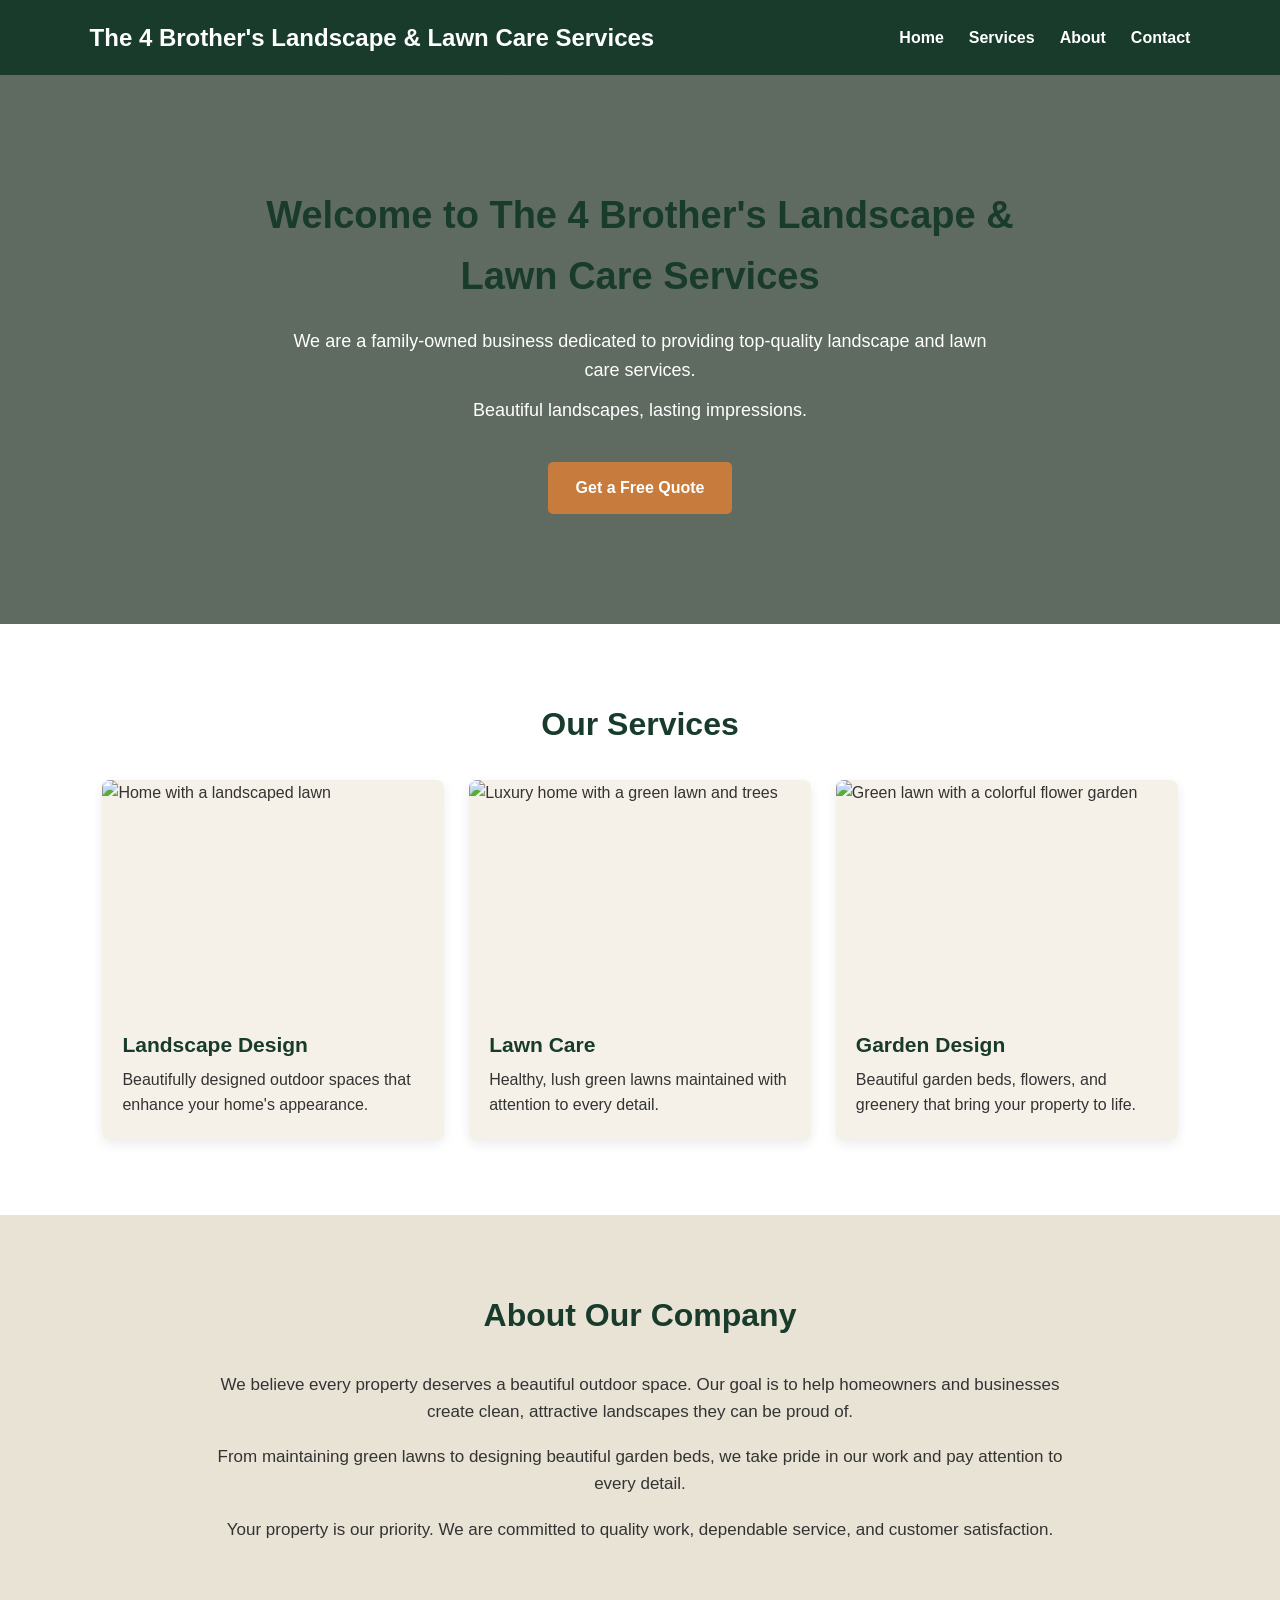
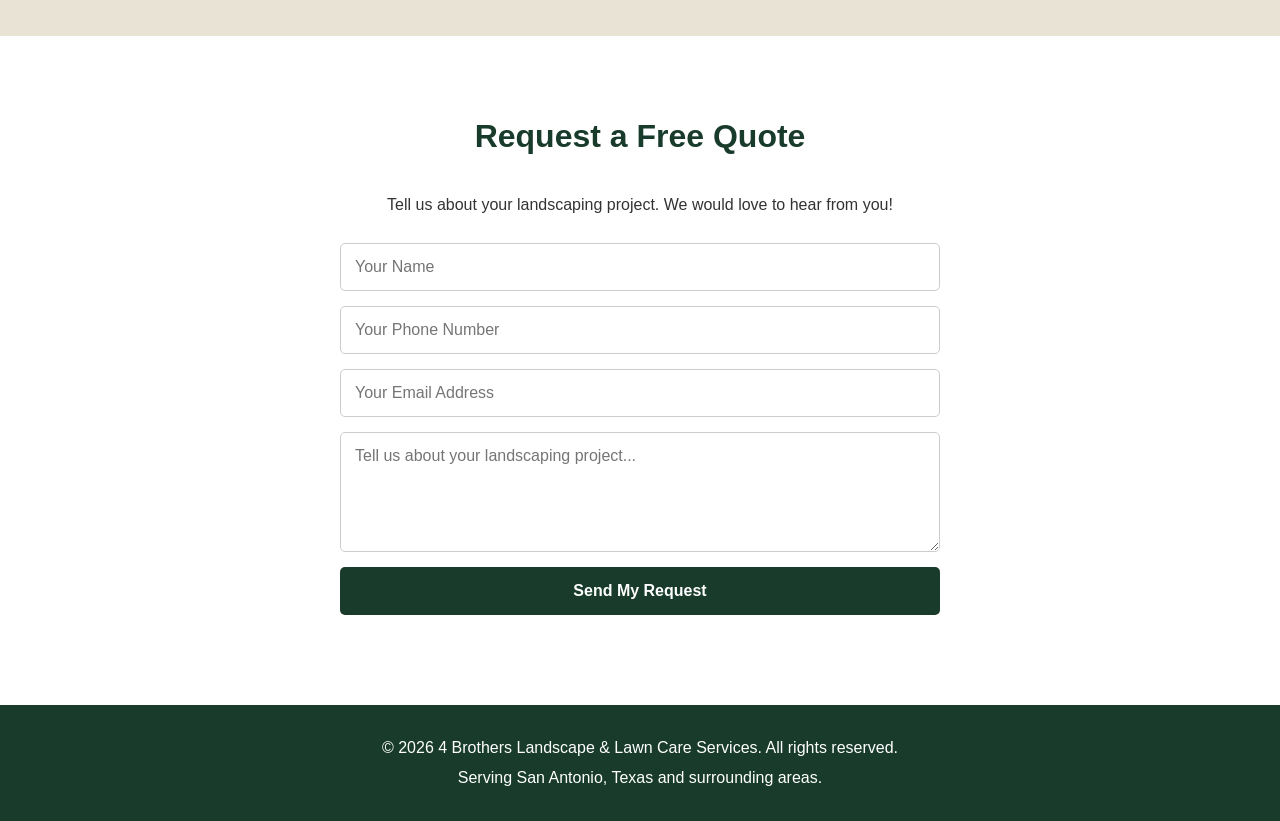
==== commit e976b079: "Add files via upload" ====
--- a/index.html
+++ b/index.html
@@ -1,188 +1,4 @@
-<<<<<<< HEAD
-<!DOCTYPE html>
-<html lang="en">
-<head>
-    <meta charset="UTF-8">
-    <meta name="viewport" content="width=device-width, initial-scale=1.0">
-
-    <title>4 Brothers Landscape | Lawn Care & Landscaping in San Antonio, TX</title>
-
-    <meta name="description" content="4 Brothers Landscape provides professional lawn care, landscaping, lawn maintenance, and garden design services in San Antonio, Texas. Contact us for a free quote.">
-
-    <link rel="stylesheet" href="./style.css">
-</head>
-<body>
-    <div id="leaf-container" aria-hidden="true"></div>
-    <!-- Header -->
-    <header>
-
-    <h1>The 4 Brother's Landscape & Lawn Care Services</h1>
-
-    <button class="mobile-menu-toggle"
-            id="mobile-menu-toggle"
-            type="button"
-            aria-label="Open navigation menu"
-            aria-expanded="false">
-        ☰
-    </button>
-
-    <nav id="main-navigation">
-        <a href="#home">Home</a>
-        <a href="#services">Services</a>
-        <a href="#about">About</a>
-        <a href="#contact">Contact</a>
-    </nav>
-
-</header>
-
-
-    <!-- Main Content -->
-    <main>
-        <section id="home">
-            <h2>Welcome to The 4 Brother's Landscape & Lawn Care Services</h2>
-            <p>We are a family-owned business dedicated to providing top-quality landscape and lawn care services.</p>
-            <p> Beautiful landscapes, lasting impressions.</p>
-            <a href="#contact" class="quote-button">Get a Free Quote</a>
-        </section>
-
-         
-
-           
-<!-- SERVICES SECTION -->
-
-
-<!-- SERVICES SECTION -->
-
-<section id="services">
-
-    <h2>Our Services</h2>
-
-    <div class="service-container">
-
-        <!-- LANDSCAPE DESIGN -->
-        <div class="service-card">
-
-            <img src="https://images.unsplash.com/photo-1600047509807-ba8f99d2cdde" alt="Home with a landscaped lawn">
-
-            <h3>Landscape Design</h3>
-
-            <p>Beautifully designed outdoor spaces that enhance your home's appearance.</p>
-
-        </div>
-
-        <!-- LAWN CARE -->
-        <div class="service-card">
-
-            <img src="https://images.unsplash.com/photo-1600585154340-be6161a56a0c" alt="Luxury home with a green lawn and trees">
-
-            <h3> Lawn Care </h3>
-
-            <p>Healthy, lush green lawns maintained with attention to every detail.</p>
-
-        </div>
-
-        <!-- GARDEN DESIGN -->
-        <div class="service-card">
-
-           <img src="https://images.unsplash.com/photo-1416879595882-3373a0480b5b" alt="Beautiful green lawn with a colorful flower garden">
-
-           <h3>Garden Design</h3>
-            <p>Beautiful garden beds, flowers, and greenery that bring your property to life.</p>
-
-        </div>
-
-    </div>
-
-</section>
-
-      
-
-<section id="about">
-
-    <h2>About Our Company</h2>
-
-    <p>
-        We believe every property deserves a beautiful outdoor space.
-        Our goal is to help homeowners and businesses create clean,
-        attractive landscapes they can be proud of.
-    </p>
-
-    <p>
-        From maintaining green lawns to designing beautiful garden beds,
-        we take pride in our work and pay attention to every detail.
-    </p>
-
-    <p>
-        Your property is our priority. We are committed to quality work,
-        dependable service, and customer satisfaction.
-    </p>
-
-</section>
-
-<section id="contact">
-
-    <h2>Request a Free Quote</h2>
-
-    <p>Tell us about your landscaping project. We would love to hear from you!</p>
-
-   
-<form
-    id="contact-form"
-    action="https://formsubmit.co/lopezmartinezluisangel674@gmail.com"
-    method="POST">
-
-    <input type="hidden" name="_subject"
-           value="New Landscaping Quote Request">
-
-    <input type="hidden" name="_next"
-           value="https://alamopixels.github.io/4-Brothers-Landscape/">
-
-    <input type="text" name="_honey" style="display:none">
-
-    <input type="text"
-           name="name"
-           placeholder="Your Name"
-           required>
-
-    <input type="tel"
-           name="phone"
-           placeholder="Your Phone Number"
-           required>
-
-    <input type="email"
-           name="email"
-           placeholder="Your Email Address"
-           required>
-
-    <textarea
-        name="message"
-        placeholder="Tell us about your landscaping project..."
-        rows="5"
-        required></textarea>
-
-    <button type="submit" id="submit-button">
-        Send My Request
-    </button>
-
-    <p id="form-status" role="status" aria-live="polite"></p>
-
-</form>
-
-
-</section>
-
-    </main>
-
-    <!-- Footer -->
-<footer>
-    <p>&copy; 2026 4 Brothers Landscape & Lawn Care Services. All rights reserved.</p>
-    <p>Serving San Antonio, Texas and surrounding areas.</p>
-</footer>
-
-    <script src="script.js"></script>
-</body>
-</html> 
-=======
+
 <!DOCTYPE html>
 <html lang="en">
 <head>
@@ -195,175 +11,191 @@
 
     <link rel="stylesheet" href="./style.css">
 </head>
+
 <body>
-    <div id="leaf-container" aria-hidden="true"></div>
-    <!-- Header -->
+
+    <!-- HEADER -->
     <header>
 
-    <h1>The 4 Brother's Landscape & Lawn Care Services</h1>
-
-    <button class="mobile-menu-toggle"
+        <h1>The 4 Brother's Landscape & Lawn Care Services</h1>
+
+        <button
+            class="mobile-menu-toggle"
             id="mobile-menu-toggle"
             type="button"
             aria-label="Open navigation menu"
             aria-expanded="false">
-        ☰
-    </button>
-
-    <nav id="main-navigation">
-        <a href="#home">Home</a>
-        <a href="#services">Services</a>
-        <a href="#about">About</a>
-        <a href="#contact">Contact</a>
-    </nav>
-
-</header>
-
-
-    <!-- Main Content -->
+            ☰
+        </button>
+
+        <nav id="main-navigation">
+            <a href="#home">Home</a>
+            <a href="#services">Services</a>
+            <a href="#about">About</a>
+            <a href="#contact">Contact</a>
+        </nav>
+
+    </header>
+
+    <!-- MAIN CONTENT -->
     <main>
+
+        <!-- HOME -->
         <section id="home">
+
             <h2>Welcome to The 4 Brother's Landscape & Lawn Care Services</h2>
+
             <p>We are a family-owned business dedicated to providing top-quality landscape and lawn care services.</p>
-            <p> Beautiful landscapes, lasting impressions.</p>
+
+            <p>Beautiful landscapes, lasting impressions.</p>
+
             <a href="#contact" class="quote-button">Get a Free Quote</a>
-        </section>
-
-         
-
-           
-<!-- SERVICES SECTION -->
-
-
-<!-- SERVICES SECTION -->
-
-<section id="services">
-
-    <h2>Our Services</h2>
-
-    <div class="service-container">
-
-        <!-- LANDSCAPE DESIGN -->
-        <div class="service-card">
-
-            <img src="https://images.unsplash.com/photo-1600047509807-ba8f99d2cdde" alt="Home with a landscaped lawn">
-
-            <h3>Landscape Design</h3>
-
-            <p>Beautifully designed outdoor spaces that enhance your home's appearance.</p>
-
-        </div>
-
-        <!-- LAWN CARE -->
-        <div class="service-card">
-
-            <img src="https://images.unsplash.com/photo-1600585154340-be6161a56a0c" alt="Luxury home with a green lawn and trees">
-
-            <h3> Lawn Care </h3>
-
-            <p>Healthy, lush green lawns maintained with attention to every detail.</p>
-
-        </div>
-
-        <!-- GARDEN DESIGN -->
-        <div class="service-card">
-
-           <img src="https://images.unsplash.com/photo-1416879595882-3373a0480b5b" alt="Beautiful green lawn with a colorful flower garden">
-
-           <h3>Garden Design</h3>
-            <p>Beautiful garden beds, flowers, and greenery that bring your property to life.</p>
-
-        </div>
-
-    </div>
-
-</section>
-
-      
-
-<section id="about">
-
-    <h2>About Our Company</h2>
-
-    <p>
-        We believe every property deserves a beautiful outdoor space.
-        Our goal is to help homeowners and businesses create clean,
-        attractive landscapes they can be proud of.
-    </p>
-
-    <p>
-        From maintaining green lawns to designing beautiful garden beds,
-        we take pride in our work and pay attention to every detail.
-    </p>
-
-    <p>
-        Your property is our priority. We are committed to quality work,
-        dependable service, and customer satisfaction.
-    </p>
-
-</section>
-
-<section id="contact">
-
-    <h2>Request a Free Quote</h2>
-
-    <p>Tell us about your landscaping project. We would love to hear from you!</p>
-
-   
-<form
-    id="contact-form"
-    action="https://formsubmit.co/lopezmartinezluisangel674@gmail.com"
-    method="POST">
-
-    <input type="hidden" name="_subject"
-           value="New Landscaping Quote Request">
-
-    <input type="hidden" name="_next"
-           value="https://alamopixels.github.io/4-Brothers-Landscape/">
-
-    <input type="text" name="_honey" style="display:none">
-
-    <input type="text"
-           name="name"
-           placeholder="Your Name"
-           required>
-
-    <input type="tel"
-           name="phone"
-           placeholder="Your Phone Number"
-           required>
-
-    <input type="email"
-           name="email"
-           placeholder="Your Email Address"
-           required>
-
-    <textarea
-        name="message"
-        placeholder="Tell us about your landscaping project..."
-        rows="5"
-        required></textarea>
-
-    <button type="submit" id="submit-button">
-        Send My Request
-    </button>
-
-    <p id="form-status" role="status" aria-live="polite"></p>
-
-</form>
-
-
-</section>
+
+        </section>
+
+        <!-- SERVICES -->
+        <section id="services">
+
+            <h2>Our Services</h2>
+
+            <div class="service-container">
+
+                <div class="service-card">
+
+                    <img
+                        src="https://images.unsplash.com/photo-1600047509807-ba8f99d2cdde"
+                        alt="Home with a landscaped lawn">
+
+                    <h3>Landscape Design</h3>
+
+                    <p>Beautifully designed outdoor spaces that enhance your home's appearance.</p>
+
+                </div>
+
+                <div class="service-card">
+
+                    <img
+                        src="https://images.unsplash.com/photo-1600585154340-be6161a56a0c"
+                        alt="Luxury home with a green lawn and trees">
+
+                    <h3>Lawn Care</h3>
+
+                    <p>Healthy, lush green lawns maintained with attention to every detail.</p>
+
+                </div>
+
+                <div class="service-card">
+
+                    <img
+                        src="https://images.unsplash.com/photo-1416879595882-3373a0480b5b"
+                        alt="Green lawn with a colorful flower garden">
+
+                    <h3>Garden Design</h3>
+
+                    <p>Beautiful garden beds, flowers, and greenery that bring your property to life.</p>
+
+                </div>
+
+            </div>
+
+        </section>
+
+        <!-- ABOUT -->
+        <section id="about">
+
+            <h2>About Our Company</h2>
+
+            <p>
+                We believe every property deserves a beautiful outdoor space.
+                Our goal is to help homeowners and businesses create clean,
+                attractive landscapes they can be proud of.
+            </p>
+
+            <p>
+                From maintaining green lawns to designing beautiful garden beds,
+                we take pride in our work and pay attention to every detail.
+            </p>
+
+            <p>
+                Your property is our priority. We are committed to quality work,
+                dependable service, and customer satisfaction.
+            </p>
+
+        </section>
+
+        <!-- CONTACT -->
+        <section id="contact">
+
+            <h2>Request a Free Quote</h2>
+
+            <p>Tell us about your landscaping project. We would love to hear from you!</p>
+
+            <form
+                id="contact-form"
+                action="https://formsubmit.co/lopezmartinezluisangel674@gmail.com"
+                method="POST">
+
+                <input
+                    type="hidden"
+                    name="_subject"
+                    value="New Landscaping Quote Request">
+
+                <input
+                    type="hidden"
+                    name="_next"
+                    value="https://alamopixels.github.io/4-Brothers-Landscape/">
+
+                <input
+                    type="text"
+                    name="_honey"
+                    style="display:none">
+
+                <input
+                    type="text"
+                    name="name"
+                    placeholder="Your Name"
+                    required>
+
+                <input
+                    type="tel"
+                    name="phone"
+                    placeholder="Your Phone Number"
+                    required>
+
+                <input
+                    type="email"
+                    name="email"
+                    placeholder="Your Email Address"
+                    required>
+
+                <textarea
+                    name="message"
+                    placeholder="Tell us about your landscaping project..."
+                    rows="5"
+                    required></textarea>
+
+                <button type="submit" id="submit-button">
+                    Send My Request
+                </button>
+
+                <p id="form-status" role="status" aria-live="polite"></p>
+
+            </form>
+
+        </section>
 
     </main>
 
-    <!-- Footer -->
-<footer>
-    <p>&copy; 2026 4 Brothers Landscape & Lawn Care Services. All rights reserved.</p>
-    <p>Serving San Antonio, Texas and surrounding areas.</p>
-</footer>
+    <!-- FOOTER -->
+    <footer>
+
+        <p>&copy; 2026 4 Brothers Landscape & Lawn Care Services. All rights reserved.</p>
+
+        <p>Serving San Antonio, Texas and surrounding areas.</p>
+
+    </footer>
 
     <script src="script.js"></script>
+
 </body>
-</html> 
->>>>>>> 584e6bd641d6422420c9946c7334ba78adce902c
+</html>
--- a/style.css
+++ b/style.css
@@ -1,5 +1,5 @@
 
-/* GENERAL PAGE SETTINGS */
+/* GENERAL STYLING */
 
 * {
     margin: 0;
@@ -7,264 +7,198 @@
     box-sizing: border-box;
 }
 
+html {
+    scroll-behavior: smooth;
+}
+
 body {
     font-family: Arial, sans-serif;
     background-color: #f5f1e8;
-    color: #263b2d;
-}
+    color: #333;
+    line-height: 1.6;
+}
+
 
 /* HEADER */
 
 header {
-    background-color: #263b2d;
-    color: white;
-    padding: 25px 50px;
-
+    background-color: #183b2b;
+    color: #fff;
+    padding: 22px 7%;
     display: flex;
     justify-content: space-between;
     align-items: center;
+    gap: 20px;
+    position: relative;
 }
 
 header h1 {
     font-size: 24px;
-    letter-spacing: 2px;
+    line-height: 1.3;
+}
+
+nav {
+    display: flex;
+    align-items: center;
+    gap: 25px;
 }
 
 nav a {
+    color: #fff;
+    text-decoration: none;
+    font-weight: bold;
+    transition: color 0.3s;
+}
+
+nav a:hover {
+    color: #d99a5b;
+}
+
+
+/* MOBILE MENU BUTTON */
+
+.mobile-menu-toggle {
+    display: none;
+    background: none;
+    border: none;
+    color: #fff;
+    font-size: 28px;
+    cursor: pointer;
+}
+
+
+/* HOME / HERO SECTION */
+
+#home {
+    min-height: 480px;
+    padding: 110px 8%;
+    text-align: center;
+    display: flex;
+    flex-direction: column;
+    align-items: center;
+    justify-content: center;
+    background:
+        linear-gradient(rgba(15, 35, 24, 0.65), rgba(15, 35, 24, 0.65)),
+        url("https://images.unsplash.com/photo-1600047509807-ba8f99d2cdde")
+        center / cover no-repeat;
+    color: white;
+}
+
+#home h2 {
+    font-size: 38px;
+    max-width: 850px;
+    margin-bottom: 20px;
+}
+
+#home p {
+    font-size: 18px;
+    max-width: 700px;
+    margin-bottom: 12px;
+}
+
+.quote-button {
+    display: inline-block;
+    margin-top: 25px;
+    padding: 13px 28px;
+    background-color: #c77b3d;
     color: white;
     text-decoration: none;
-    margin-left: 25px;
-    font-size: 15px;
-    font-weight: 600;
-    padding: 8px 0;
-}
-
-/* HERO SECTION */
-
-#home {
-    min-height: 650px;
-    display: flex;
-    flex-direction: column;
-    justify-content: center;
-    align-items: center;
-    text-align: center;
-    padding: 60px 20px;
-
-    background-image:
-        linear-gradient(rgba(0, 0, 0, 0.35), rgba(0, 0, 0, 0.35)),
-        url("https://images.unsplash.com/photo-1600585154340-be6161a56a0c");
-
-    background-size: cover;
-    background-position: center;
-    background-repeat: no-repeat;
-
-    color: white;
-}
-
-#home h2 {
-    font-size: 48px;
-    margin-bottom: 20px;
-}
-
-#home p {
-    font-size: 20px;
+    border-radius: 5px;
+    font-weight: bold;
+    transition: background-color 0.3s;
+}
+
+.quote-button:hover {
+    background-color: #a85e2b;
+}
+
+
+/* SECTION STYLING */
+
+section {
+    padding: 75px 8%;
+}
+
+section h2 {
+    color: #183b2b;
+    text-align: center;
+    font-size: 32px;
     margin-bottom: 30px;
 }
 
 
-
-button {
-    background-color: #a65e3b;
-    color: white;
-    border: none;
-    padding: 15px 30px;
-    font-size: 16px;
-    cursor: pointer;
-}
-
-/* SERVICES SECTION */
+/* SERVICES */
 
 #services {
-    text-align: center;
-    padding: 70px 20px;
-}
-
-#services h2 {
-    font-size: 32px;
-    margin-bottom: 35px;
-}
-
-#services h3 {
-    margin-top: 25px;
-    margin-bottom: 10px;
-}
-
-/* ABOUT SECTION */
-
-#about {
-    background-color: #e8e0d2;
-    text-align: center;
-    padding: 70px 20px;
-}
-
-/* CONTACT SECTION */
-
-#contact {
-    text-align: center;
-    padding: 70px 20px;
-}
-
-/* FOOTER */
-
-footer {
-    background-color: #263b2d;
-    color: white;
-    text-align: center;
-    padding: 30px 20px;
-    line-height: 1.8;
-    font-size: 14px;
-}
-
-
-/* NAVIGATION HOVER EFFECT */
-
-nav a {
-    transition: color 0.3s ease;
-}
-
-nav a:hover {
-    color: #c58b61;
-}
-
-/* BUTTON HOVER EFFECT */
-
-button {
-    border-radius: 4px;
-    transition: all 0.3s ease;
-}
-
-button:hover {
-    background-color: #263b2d;
-    transform: translateY(-3px);
-}
-
-/* SERVICES SECTION */
-
-#services {
-    padding: 60px 20px;
-    text-align: center;
-    background-color: #f5f3ed;
+    background-color: #fff;
 }
 
 .service-container {
     display: grid;
     grid-template-columns: repeat(3, 1fr);
     gap: 25px;
-    max-width: 1100px;
-    margin: 30px auto;
+    max-width: 1200px;
+    margin: auto;
 }
 
 .service-card {
-    background-color: white;
-    padding: 15px;
+    background-color: #f5f1e8;
     border-radius: 8px;
-    box-shadow: 0 4px 12px rgba(0, 0, 0, 0.1);
-    transition: transform 0.3s ease, box-shadow 0.3s ease;
+    overflow: hidden;
+    box-shadow: 0 4px 12px rgba(0, 0, 0, 0.08);
+    transition: transform 0.3s;
 }
 
 .service-card:hover {
-    transform: translateY(-6px);
-    box-shadow: 0 8px 20px rgba(0, 0, 0, 0.15);
+    transform: translateY(-5px);
 }
 
 .service-card img {
     width: 100%;
     height: 230px;
     object-fit: cover;
-    border-radius: 6px;
+    display: block;
 }
 
 .service-card h3 {
-    color: #263b2d;
-    margin-top: 15px;
+    color: #183b2b;
+    font-size: 21px;
+    padding: 18px 20px 5px;
 }
 
 .service-card p {
-    color: #555;
-    line-height: 1.6;
-}
-
-
-/* MOBILE LAYOUT */
-
-@media (max-width: 768px) {
-
-    header {
-        flex-direction: column;
-        gap: 15px;
-        padding: 25px 15px;
-        text-align: center;
-    }
-
-    header h1 {
-        font-size: 21px;
-    }
-
-    .service-container {
-        grid-template-columns: 1fr;
-    }
-
-    #home h2 {
-        font-size: 34px;
-    }
-
-    #home p {
-        font-size: 17px;
-    }
-
-}
-/* ABOUT SECTION */
+    padding: 0 20px 22px;
+}
+
+
+/* ABOUT */
+
 #about {
-    padding: 70px 20px;
-    background-color: #ffffff;
-    text-align: center;
-}
-
-#about h2 {
-    color: #263b2d;
-    font-size: 32px;
+    background-color: #e9e3d6;
+    text-align: center;
+}
+
+#about p {
+    max-width: 850px;
+    margin: 0 auto 18px;
+    font-size: 17px;
+}
+
+
+/* CONTACT */
+
+#contact {
+    background-color: #fff;
+    text-align: center;
+}
+
+#contact > p {
     margin-bottom: 25px;
-}
-
-#about p {
-    max-width: 750px;
-    margin: 0 auto 20px;
-    color: #555;
-    font-size: 17px;
-    line-height: 1.8;
-}
-
-/* CONTACT SECTION */
-#contact {
-    padding: 70px 20px;
-    background-color: #f5f3ed;
-    text-align: center;
-}
-
-#contact h2 {
-    color: #263b2d;
-    font-size: 32px;
-    margin-bottom: 15px;
-}
-
-#contact p {
-    color: #555;
-    margin-bottom: 30px;
 }
 
 #contact-form {
     max-width: 600px;
-    margin: 0 auto;
+    margin: auto;
     display: flex;
     flex-direction: column;
     gap: 15px;
@@ -273,129 +207,122 @@
 #contact-form input,
 #contact-form textarea {
     width: 100%;
-    padding: 15px;
+    padding: 14px;
     border: 1px solid #ccc;
     border-radius: 5px;
+    font-family: inherit;
     font-size: 16px;
-    box-sizing: border-box;
-    font-family: Arial, sans-serif;
 }
 
 #contact-form textarea {
     resize: vertical;
 }
 
+#contact-form input:focus,
+#contact-form textarea:focus {
+    outline: 2px solid #527b3e;
+    border-color: #527b3e;
+}
+
 #contact-form button {
-    padding: 15px;
-    background-color: #263b2d;
+    background-color: #183b2b;
     color: white;
     border: none;
+    padding: 15px;
+    border-radius: 5px;
     font-size: 16px;
+    font-weight: bold;
     cursor: pointer;
-}
-
-.quote-button {
-    display: inline-block;
-    background-color: #2f5d3a;
-    color: white;
-    padding: 14px 28px;
-    border-radius: 6px;
-    text-decoration: none;
-    font-weight: bold;
-    font-size: 16px;
-    transition: background-color 0.3s ease;
-}
-
-.quote-button:hover {
-    background-color: #23472c;
-    transform: translateY(-3px);
-    box-shadow: 0 4px 10px rgba(0, 0, 0, 0.2);
-}
-
-.quote-button {
-    transition: all 0.3s ease;
-}
-
-/* MOBILE MENU BUTTON */
-
-.mobile-menu-toggle {
-    display: none;
-    background: transparent;
-    color: white;
-    border: none;
-    font-size: 30px;
-    cursor: pointer;
-}
-
-/* MOBILE NAVIGATION */
-
-@media (max-width: 768px) {
-
-    header {
-        position: relative;
-        flex-direction: column;
-    }
-
-    .mobile-menu-toggle {
-        display: block;
-        margin-top: 15px;
-    }
-
-    #main-navigation {
-        display: none;
-        flex-direction: column;
-        align-items: center;
-        width: 100%;
-        gap: 20px;
-        margin-top: 15px;
-    }
-
-    #main-navigation.active {
-        display: flex;
-    }
-}
-/* FALLING LEAVES */
-
-#leaf-container {
-    position: fixed;
-    inset: 0;
-    width: 100%;
-    height: 100%;
-    pointer-events: none;
-    overflow: hidden;
-    z-index: 999;
-}
-
-.falling-leaf {
-    position: absolute;
-    top: 0;
-    left: 0;
-    color: #527b3e;
-    opacity: 0.8;
-    animation: leaf-fall linear forwards;
-}
-
-@keyframes leaf-fall {
-    0% {
-        transform: translateX(-10vw) translateY(0) rotate(0deg);
-        opacity: 0;
-    }
-
-    10% {
-        opacity: 0.8;
-    }
-
-    50% {
-        transform: translateX(50vw) translateY(50px) rotate(180deg);
-    }
-
-    100% {
-        transform: translateX(110vw) translateY(100px) rotate(360deg);
-        opacity: 0;
-    }
-}
+    transition: background-color 0.3s;
+}
+
+#contact-form button:hover {
+    background-color: #315d43;
+}
+
 #submit-button:disabled {
     opacity: 0.7;
     cursor: not-allowed;
     background-color: #777;
-}+}
+
+#form-status {
+    color: #183b2b;
+    font-weight: bold;
+}
+
+
+/* FOOTER */
+
+footer {
+    background-color: #183b2b;
+    color: white;
+    text-align: center;
+    padding: 25px 15px;
+}
+
+footer p {
+    margin: 5px 0;
+}
+
+
+/* MOBILE RESPONSIVE DESIGN */
+
+@media (max-width: 768px) {
+
+    header {
+        flex-wrap: wrap;
+        padding: 18px 5%;
+    }
+
+    header h1 {
+        font-size: 19px;
+        max-width: 80%;
+    }
+
+    .mobile-menu-toggle {
+        display: block;
+    }
+
+    nav {
+        display: none;
+        flex-direction: column;
+        align-items: flex-start;
+        width: 100%;
+        gap: 15px;
+        padding: 15px 0 5px;
+    }
+
+    nav.active {
+        display: flex;
+    }
+
+    #home {
+        min-height: 400px;
+        padding: 80px 6%;
+    }
+
+    #home h2 {
+        font-size: 28px;
+    }
+
+    #home p {
+        font-size: 16px;
+    }
+
+    section {
+        padding: 55px 6%;
+    }
+
+    section h2 {
+        font-size: 27px;
+    }
+
+    .service-container {
+        grid-template-columns: 1fr;
+    }
+
+    .service-card img {
+        height: 220px;
+    }
+}
